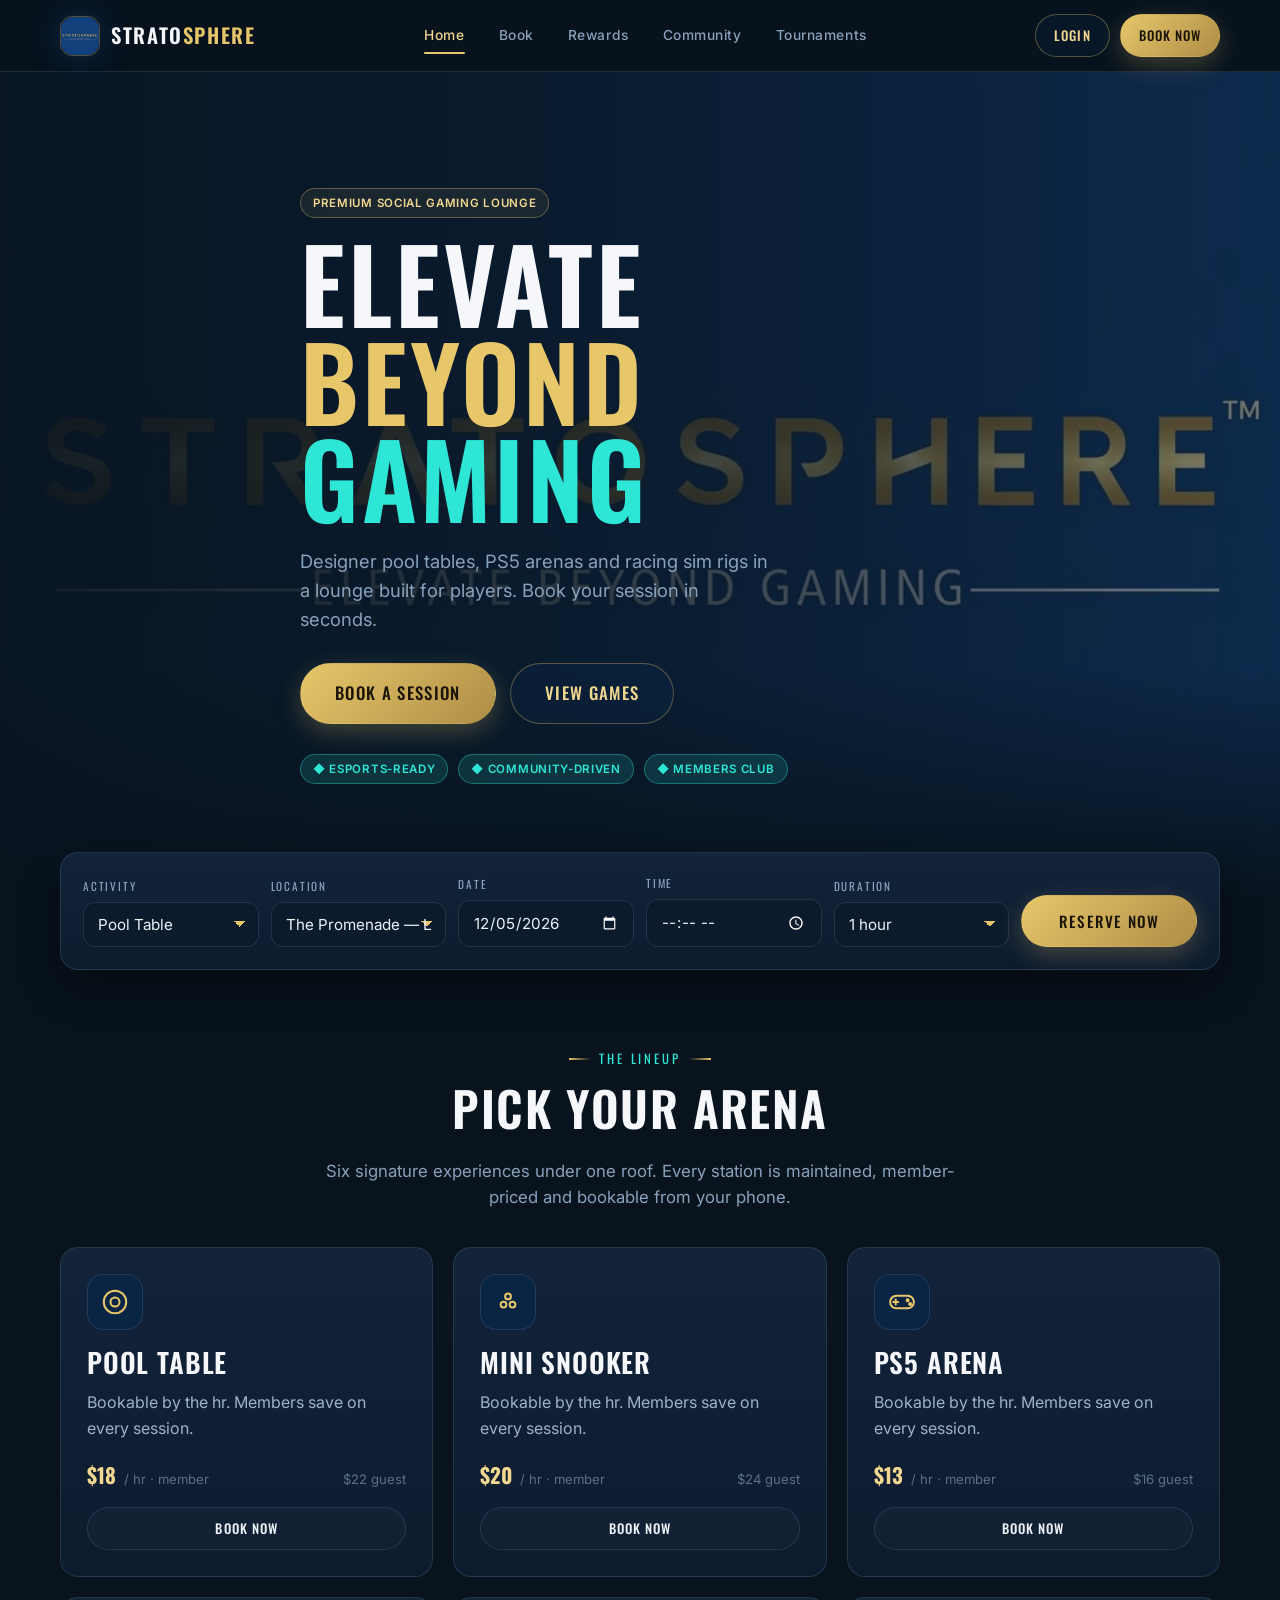
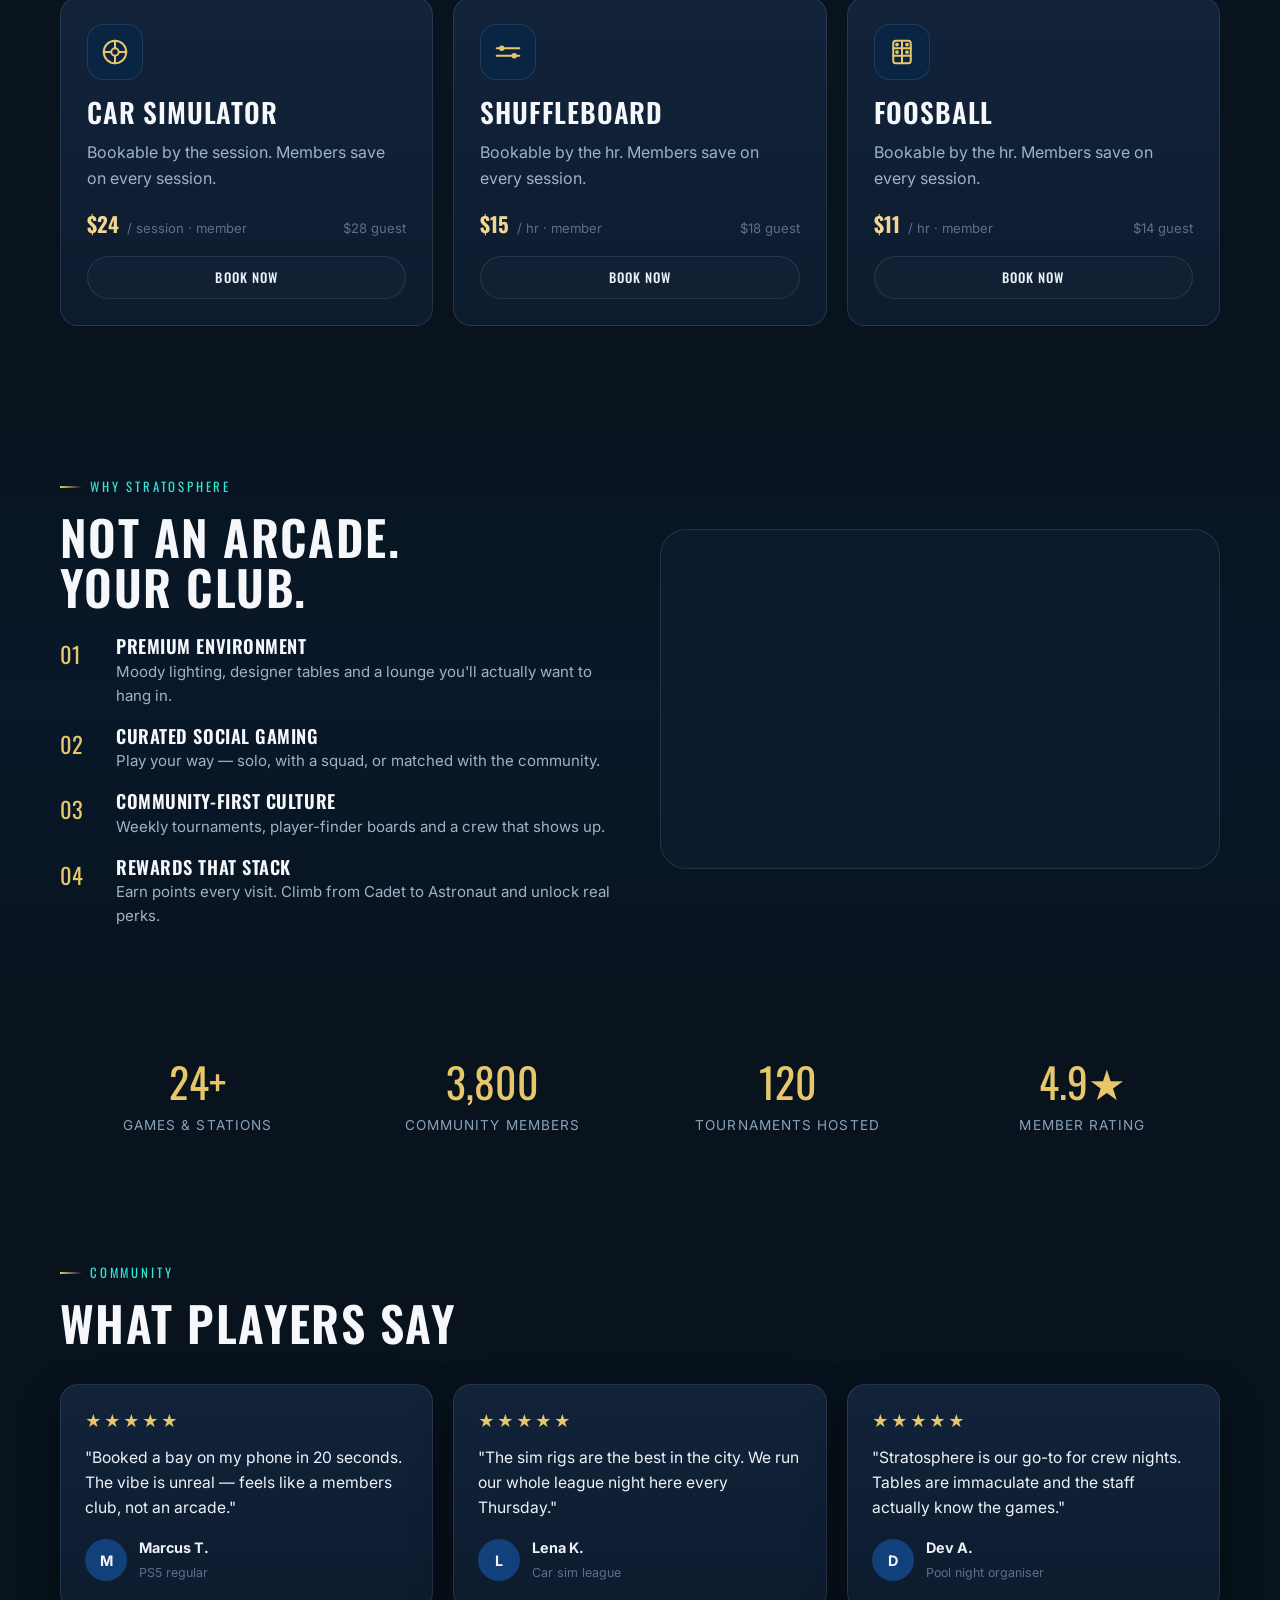
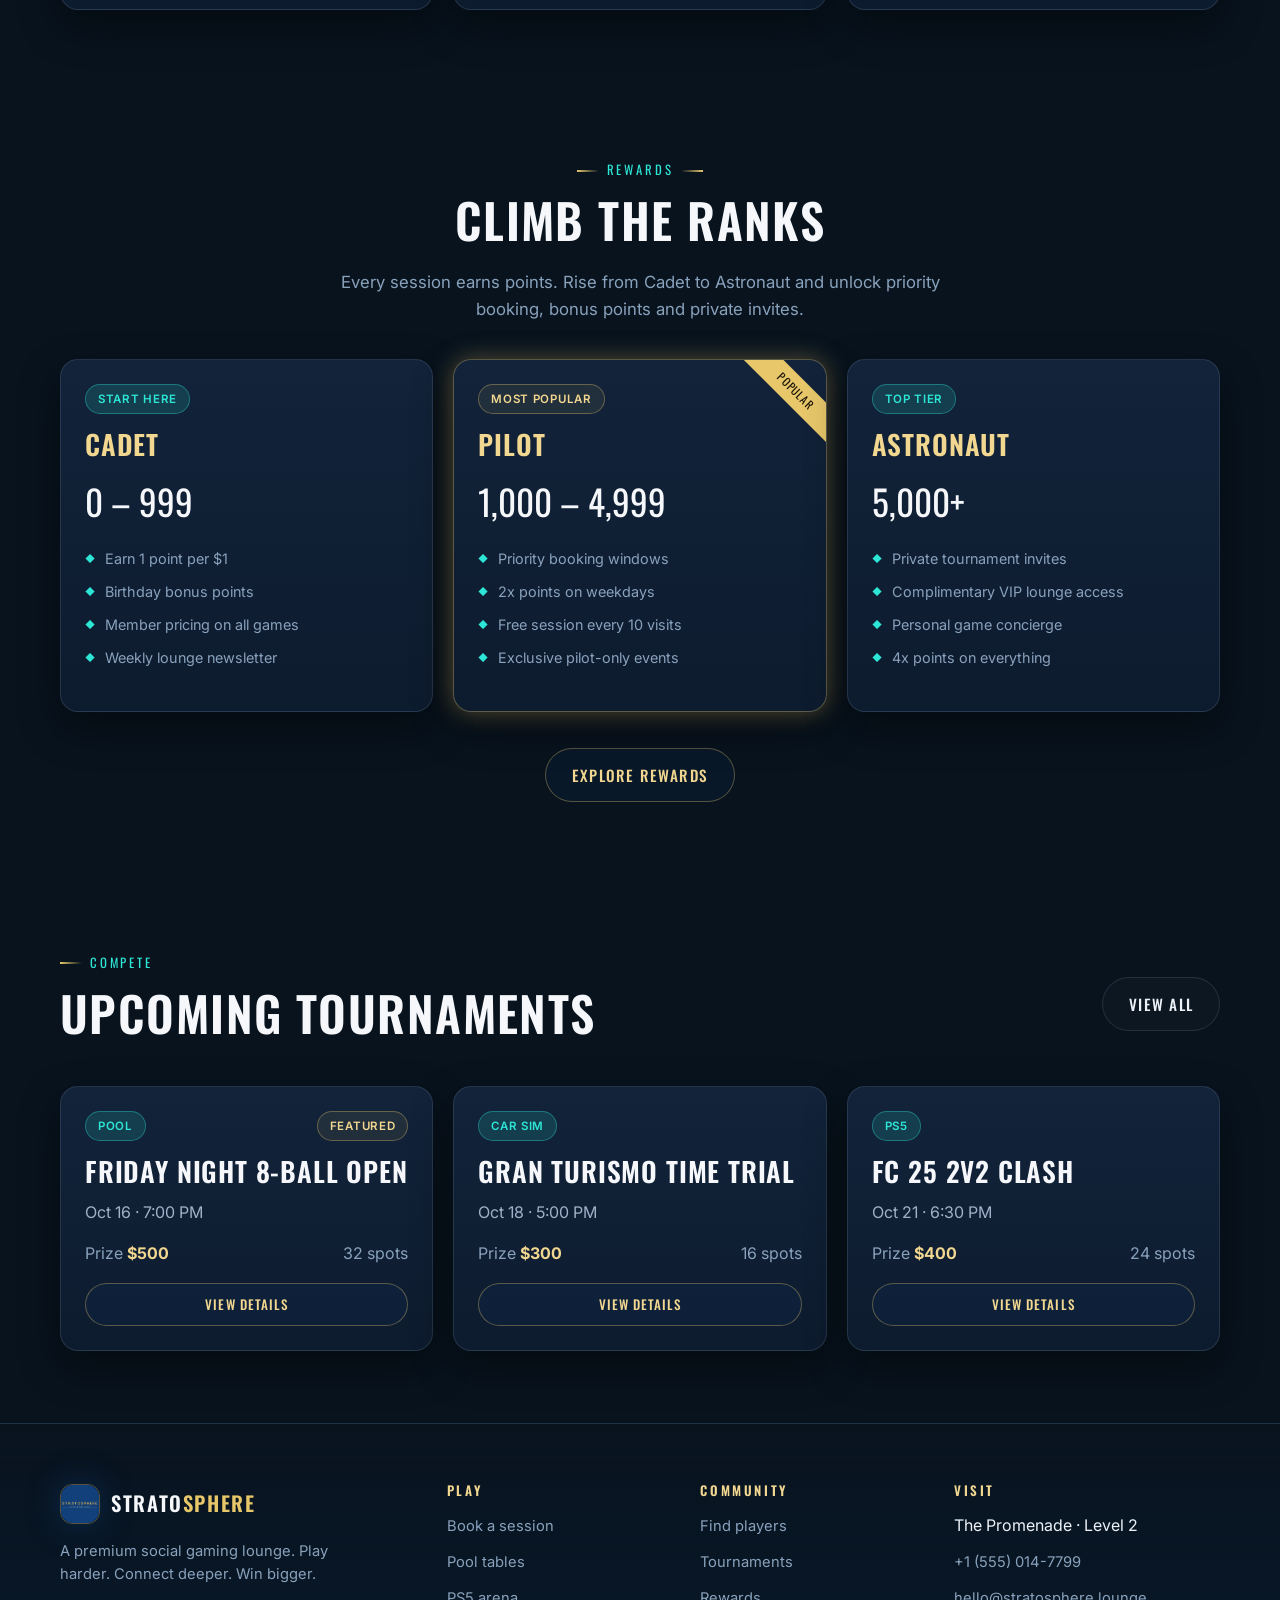
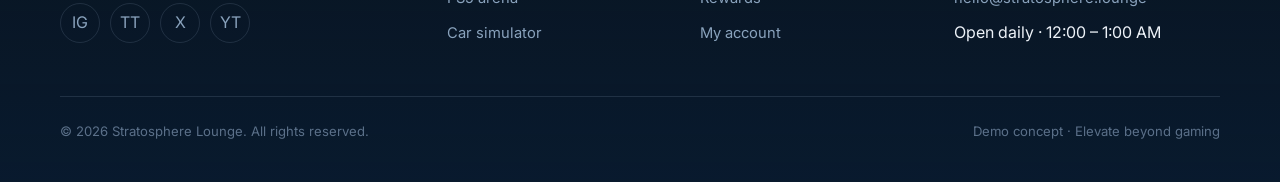
==== index.html @ 53c8164b "Stratosphere gaming lounge demo site — mobile-first static build" ====
<!DOCTYPE html>
<html lang="en">
<head>
  <meta charset="UTF-8">
  <meta name="viewport" content="width=device-width, initial-scale=1.0">
  <title>Stratosphere — Elevate Beyond Gaming</title>
  <meta name="description" content="Premium social gaming lounge. Book pool tables, PS5 bays, car sims and more.">
  <link rel="preconnect" href="https://fonts.googleapis.com">
  <link rel="preconnect" href="https://fonts.gstatic.com" crossorigin>
  <link href="https://fonts.googleapis.com/css2?family=Oswald:wght@400;500;600;700&family=Inter:wght@400;500;600;700&display=swap" rel="stylesheet">
  <link rel="stylesheet" href="assets/css/styles.css">
  <link rel="icon" type="image/png" href="media/logo-512.png">
</head>
<body>
  <header class="site-header" id="site-header"></header>
  <nav class="mobile-nav" id="mobile-nav"></nav>

  <!-- ============ HERO ============ -->
  <section class="hero">
    <div class="hero__bg">
      <video autoplay muted loop playsinline poster="media/logo.png">
        <source src="media/hero-reel.mp4" type="video/mp4">
      </video>
    </div>
    <div class="hero__overlay"></div>
    <div class="container hero__content">
      <span class="chip chip--gold mb-2">Premium social gaming lounge</span>
      <h1 class="hero__title">Elevate<br><span class="accent">beyond</span><br><span class="accent-cyan">gaming</span></h1>
      <p class="hero__sub">Designer pool tables, PS5 arenas and racing sim rigs in a lounge built for players. Book your session in seconds.</p>
      <div class="hero__cta">
        <a href="booking.html" class="btn btn--gold btn--lg">Book a Session</a>
        <a href="booking.html#games" class="btn btn--outline btn--lg">View Games</a>
      </div>
      <div class="hero__chips">
        <span class="chip chip--cyan">◆ esports-ready</span>
        <span class="chip chip--cyan">◆ community-driven</span>
        <span class="chip chip--cyan">◆ members club</span>
      </div>
    </div>
  </section>

  <!-- ============ QUICK BOOKING ============ -->
  <section class="booking-panel">
    <div class="container">
      <form class="card" id="quick-book">
        <div class="bp-grid">
          <div class="bp-field">
            <label for="qb-activity">Activity</label>
            <select id="qb-activity" required>
              <option value="pool">Pool Table</option>
              <option value="snooker">Mini Snooker</option>
              <option value="ps5">PS5 Arena</option>
              <option value="sim">Car Simulator</option>
              <option value="shuffleboard">Shuffleboard</option>
              <option value="foosball">Foosball</option>
            </select>
          </div>
          <div class="bp-field">
            <label for="qb-location">Location</label>
            <select id="qb-location">
              <option>The Promenade — Level 2</option>
              <option>Downtown Flagship</option>
            </select>
          </div>
          <div class="bp-field">
            <label for="qb-date">Date</label>
            <input type="date" id="qb-date" required>
          </div>
          <div class="bp-field">
            <label for="qb-time">Time</label>
            <input type="time" id="qb-time" required>
          </div>
          <div class="bp-field">
            <label for="qb-duration">Duration</label>
            <select id="qb-duration">
              <option>1 hour</option>
              <option>1.5 hours</option>
              <option>2 hours</option>
              <option>3 hours</option>
            </select>
          </div>
          <div class="bp-submit">
            <button type="submit" class="btn btn--gold btn--block">Reserve Now</button>
          </div>
        </div>
      </form>
    </div>
  </section>

  <!-- ============ EXPERIENCE HIGHLIGHTS ============ -->
  <section class="section">
    <div class="container">
      <div class="section-head section-head--center">
        <span class="eyebrow">The lineup</span>
        <h2>Pick your arena</h2>
        <p class="lead">Six signature experiences under one roof. Every station is maintained, member-priced and bookable from your phone.</p>
      </div>
      <div class="grid grid--3" id="game-grid"></div>
    </div>
  </section>

  <!-- ============ WHY STRATOSPHERE ============ -->
  <section class="section" style="background:linear-gradient(180deg, transparent, rgba(11,47,93,0.18), transparent);">
    <div class="container feature-row">
      <div>
        <span class="eyebrow">Why Stratosphere</span>
        <h2>Not an arcade.<br>Your club.</h2>
        <div class="feature-list">
          <div class="feature-item">
            <div class="feature-item__num">01</div>
            <div><h3>Premium environment</h3><p>Moody lighting, designer tables and a lounge you'll actually want to hang in.</p></div>
          </div>
          <div class="feature-item">
            <div class="feature-item__num">02</div>
            <div><h3>Curated social gaming</h3><p>Play your way — solo, with a squad, or matched with the community.</p></div>
          </div>
          <div class="feature-item">
            <div class="feature-item__num">03</div>
            <div><h3>Community-first culture</h3><p>Weekly tournaments, player-finder boards and a crew that shows up.</p></div>
          </div>
          <div class="feature-item">
            <div class="feature-item__num">04</div>
            <div><h3>Rewards that stack</h3><p>Earn points every visit. Climb from Cadet to Astronaut and unlock real perks.</p></div>
          </div>
        </div>
      </div>
      <div class="feature-media">
        <video autoplay muted loop playsinline>
          <source src="media/community-reel.mp4" type="video/mp4">
        </video>
      </div>
    </div>
  </section>

  <!-- ============ STAT BAND ============ -->
  <section class="section section--tight">
    <div class="container">
      <div class="stat-band">
        <div><div class="stat__num">24+</div><div class="stat__label">Games & stations</div></div>
        <div><div class="stat__num">3,800</div><div class="stat__label">Community members</div></div>
        <div><div class="stat__num">120</div><div class="stat__label">Tournaments hosted</div></div>
        <div><div class="stat__num">4.9★</div><div class="stat__label">Member rating</div></div>
      </div>
    </div>
  </section>

  <!-- ============ TESTIMONIALS ============ -->
  <section class="section">
    <div class="container">
      <div class="section-head">
        <span class="eyebrow">Community</span>
        <h2>What players say</h2>
      </div>
      <div class="grid grid--3" id="quote-grid"></div>
    </div>
  </section>

  <!-- ============ LOYALTY TEASER ============ -->
  <section class="section">
    <div class="container">
      <div class="section-head section-head--center">
        <span class="eyebrow">Rewards</span>
        <h2>Climb the ranks</h2>
        <p class="lead">Every session earns points. Rise from Cadet to Astronaut and unlock priority booking, bonus points and private invites.</p>
      </div>
      <div class="grid grid--3" id="tier-grid"></div>
      <div class="center mt-4">
        <a href="rewards.html" class="btn btn--outline">Explore rewards</a>
      </div>
    </div>
  </section>

  <!-- ============ TOURNAMENT TEASER ============ -->
  <section class="section" id="tournaments">
    <div class="container">
      <div class="flex-between wrap mb-3">
        <div class="section-head" style="margin-bottom:0;">
          <span class="eyebrow">Compete</span>
          <h2>Upcoming tournaments</h2>
        </div>
        <a href="tournaments.html" class="btn btn--ghost">View all</a>
      </div>
      <div class="grid grid--3" id="tournament-grid"></div>
    </div>
  </section>

  <footer class="site-footer" id="site-footer"></footer>

  <script src="assets/js/main.js"></script>
  <script>
    document.addEventListener("DOMContentLoaded", () => {
      const A = window.STRATOSPHERE;

      // Game grid
      document.getElementById("game-grid").innerHTML = A.activities.map(a => `
        <div class="game-card card--hover reveal is-visible">
          <div class="game-card__icon">${window.ICON(a.icon)}</div>
          <h3>${a.name}</h3>
          <p>Bookable by the ${a.unit}. Members save on every session.</p>
          <div class="game-card__price">
            <strong>$${a.memberPrice}</strong><span>/ ${a.unit} · member</span>
            <span style="margin-left:auto;">$${a.price} guest</span>
          </div>
          <a href="booking.html?activity=${a.id}" class="btn btn--ghost btn--sm btn--block mt-2">Book now</a>
        </div>`).join("");

      // Quotes
      document.getElementById("quote-grid").innerHTML = A.testimonials.map(t => `
        <div class="card quote-card card--hover reveal is-visible">
          <div class="stars">${"★".repeat(t.rating)}</div>
          <p>"${t.text}"</p>
          <div class="who">
            <div class="avatar">${t.name[0]}</div>
            <div><strong>${t.name}</strong><span>${t.role}</span></div>
          </div>
        </div>`).join("");

      // Tiers
      document.getElementById("tier-grid").innerHTML = A.tiers.map((t, i) => `
        <div class="card tier-card ${i === 1 ? "tier-card--featured" : ""} reveal is-visible">
          ${i === 1 ? '<div class="tier-card__badge">Popular</div>' : ""}
          <span class="chip ${i === 0 ? "chip--cyan" : i === 1 ? "chip--gold" : "chip--cyan"}">${i === 0 ? "Start here" : i === 1 ? "Most popular" : "Top tier"}</span>
          <h3 class="tier__name mt-2">${t.name}</h3>
          <div class="tier__pts">${t.pts}</div>
          <ul>${t.perks.map(p => `<li>${p}</li>`).join("")}</ul>
        </div>`).join("");

      // Tournaments
      document.getElementById("tournament-grid").innerHTML = A.tournaments.slice(0, 3).map(t => `
        <div class="card card--hover reveal is-visible">
          <div class="flex-between">
            <span class="chip chip--cyan">${t.game}</span>
            ${t.featured ? '<span class="chip chip--gold">Featured</span>' : ""}
          </div>
          <h3 class="mt-2">${t.name}</h3>
          <p>${t.date} · ${t.time}</p>
          <div class="flex-between">
            <span class="muted">Prize <strong class="gold-text">${t.prize}</strong></span>
            <span class="muted">${t.spots} spots</span>
          </div>
          <a href="tournaments.html" class="btn btn--outline btn--sm btn--block mt-2">View details</a>
        </div>`).join("");

      // Quick booking -> redirect with query params
      document.getElementById("quick-book").addEventListener("submit", (e) => {
        e.preventDefault();
        const a = document.getElementById("qb-activity").value;
        const date = document.getElementById("qb-date").value;
        const time = document.getElementById("qb-time").value;
        const dur = document.getElementById("qb-duration").value;
        location.href = `booking.html?activity=${a}&date=${date}&time=${time}&duration=${encodeURIComponent(dur)}`;
      });

      // Default date = today
      const d = new Date().toISOString().split("T")[0];
      document.getElementById("qb-date").value = d;
    });
  </script>
</body>
</html>
---- assets/css/styles.css ----
/* ============================================================
   STRATOSPHERE — Design System
   Bold · Professional · Fun
   ============================================================ */

:root {
  /* Brand */
  --blue: #12407B;
  --blue-deep: #0B2F5D;
  --blue-ink: #0A2444;
  --navy: #08131E;
  --navy-2: #0C1B2C;
  --navy-3: #112540;

  --bronze: #AE8D47;
  --gold: #E7C76A;
  --gold-soft: #F2D790;

  --cyan: #2EE6D6;
  --cyan-soft: rgba(46, 230, 214, 0.14);

  --steel: #89A2BC;
  --steel-dim: #5B7089;
  --white: #F5F7FA;

  --green: #37D399;
  --amber: #F5B83D;
  --red: #F4606E;

  /* Surfaces */
  --bg: #08131E;
  --card: #0D1B2E;
  --card-2: #12233A;
  --border: rgba(137, 162, 188, 0.18);
  --border-strong: rgba(231, 199, 106, 0.35);

  /* Text */
  --text: #EDF2F8;
  --text-muted: #9FB2C8;

  /* Effects */
  --glow-gold: 0 0 24px rgba(231, 199, 106, 0.35);
  --glow-cyan: 0 0 22px rgba(46, 230, 214, 0.4);
  --glow-blue: 0 0 30px rgba(18, 64, 123, 0.5);
  --shadow-card: 0 16px 40px rgba(0, 0, 0, 0.45);

  --radius: 18px;
  --radius-sm: 12px;
  --radius-lg: 26px;

  --font-display: "Oswald", "Arial Narrow", sans-serif;
  --font-body: "Inter", system-ui, -apple-system, sans-serif;

  --nav-h: 72px;
  --container: 1200px;
}

* { box-sizing: border-box; }

html { scroll-behavior: smooth; -webkit-text-size-adjust: 100%; }

body {
  margin: 0;
  font-family: var(--font-body);
  color: var(--text);
  background: var(--bg);
  line-height: 1.6;
  -webkit-font-smoothing: antialiased;
  overflow-x: hidden;
}

img, video { max-width: 100%; display: block; }
a { color: inherit; text-decoration: none; }
button { font-family: inherit; cursor: pointer; }
ul { margin: 0; padding: 0; list-style: none; }

h1, h2, h3, h4 {
  font-family: var(--font-display);
  text-transform: uppercase;
  letter-spacing: 0.03em;
  line-height: 1.05;
  margin: 0 0 0.5em;
  font-weight: 600;
  color: var(--white);
}

h1 { font-size: clamp(2.6rem, 8vw, 5.2rem); }
h2 { font-size: clamp(1.9rem, 5vw, 3rem); }
h3 { font-size: clamp(1.3rem, 3vw, 1.7rem); }

p { margin: 0 0 1em; color: var(--text-muted); }

.container {
  width: 100%;
  max-width: var(--container);
  margin: 0 auto;
  padding: 0 20px;
}

.section { padding: 72px 0; }
.section--tight { padding: 48px 0; }

.eyebrow {
  display: inline-flex;
  align-items: center;
  gap: 8px;
  font-family: var(--font-display);
  font-size: 0.8rem;
  letter-spacing: 0.22em;
  text-transform: uppercase;
  color: var(--cyan);
  margin-bottom: 14px;
}
.eyebrow::before {
  content: "";
  width: 22px;
  height: 2px;
  background: linear-gradient(90deg, var(--gold), transparent);
}

.section-head {
  max-width: 640px;
  margin-bottom: 36px;
}
.section-head--center { margin-left: auto; margin-right: auto; text-align: center; }
.section-head--center .eyebrow::after {
  content: "";
  width: 22px; height: 2px;
  background: linear-gradient(270deg, var(--gold), transparent);
}
.lead { font-size: 1.05rem; color: var(--steel); }

/* ---------- Buttons ---------- */
.btn {
  display: inline-flex;
  align-items: center;
  justify-content: center;
  gap: 10px;
  padding: 14px 26px;
  border-radius: 999px;
  border: 1px solid transparent;
  font-family: var(--font-display);
  font-size: 0.95rem;
  letter-spacing: 0.08em;
  text-transform: uppercase;
  font-weight: 500;
  transition: transform 0.18s ease, box-shadow 0.18s ease, background 0.18s ease, border-color 0.18s ease;
  white-space: nowrap;
}
.btn:active { transform: translateY(1px) scale(0.99); }

.btn--gold {
  background: linear-gradient(135deg, var(--gold) 0%, var(--bronze) 100%);
  color: #1a1404;
  box-shadow: 0 8px 24px rgba(231, 199, 106, 0.25);
}
.btn--gold:hover { box-shadow: var(--glow-gold); transform: translateY(-2px); }

.btn--outline {
  border-color: var(--border-strong);
  color: var(--gold-soft);
  background: rgba(18, 64, 123, 0.12);
}
.btn--outline:hover { border-color: var(--gold); background: rgba(231, 199, 106, 0.08); transform: translateY(-2px); }

.btn--ghost {
  border-color: var(--border);
  color: var(--text);
  background: rgba(255, 255, 255, 0.02);
}
.btn--ghost:hover { border-color: var(--steel); background: rgba(255, 255, 255, 0.05); }

.btn--cyan {
  background: var(--cyan);
  color: #04241f;
  box-shadow: 0 8px 24px rgba(46, 230, 214, 0.22);
}
.btn--cyan:hover { box-shadow: var(--glow-cyan); transform: translateY(-2px); }

.btn--block { width: 100%; }
.btn--sm { padding: 10px 18px; font-size: 0.82rem; }
.btn--lg { padding: 16px 34px; font-size: 1.05rem; }

/* ---------- Cards ---------- */
.card {
  background: linear-gradient(180deg, var(--card-2) 0%, var(--card) 100%);
  border: 1px solid var(--border);
  border-radius: var(--radius);
  padding: 24px;
  box-shadow: var(--shadow-card);
  transition: transform 0.22s ease, border-color 0.22s ease, box-shadow 0.22s ease;
}
.card--hover:hover {
  transform: translateY(-5px);
  border-color: var(--border-strong);
  box-shadow: var(--glow-blue), var(--shadow-card);
}

/* ---------- Tags / chips ---------- */
.chip {
  display: inline-flex;
  align-items: center;
  gap: 6px;
  padding: 5px 12px;
  border-radius: 999px;
  font-size: 0.72rem;
  font-weight: 600;
  letter-spacing: 0.06em;
  text-transform: uppercase;
  border: 1px solid var(--border);
  color: var(--steel);
}
.chip--cyan { color: var(--cyan); border-color: rgba(46, 230, 214, 0.35); background: var(--cyan-soft); }
.chip--gold { color: var(--gold-soft); border-color: var(--border-strong); background: rgba(231, 199, 106, 0.08); }
.chip--green { color: var(--green); border-color: rgba(55, 211, 153, 0.4); background: rgba(55, 211, 153, 0.1); }
.chip--amber { color: var(--amber); border-color: rgba(245, 184, 61, 0.4); background: rgba(245, 184, 61, 0.1); }
.chip--red { color: var(--red); border-color: rgba(244, 96, 110, 0.4); background: rgba(244, 96, 110, 0.1); }

/* ---------- Header / Nav ---------- */
.site-header {
  position: sticky;
  top: 0;
  z-index: 100;
  height: var(--nav-h);
  background: rgba(8, 19, 30, 0.72);
  backdrop-filter: blur(14px);
  -webkit-backdrop-filter: blur(14px);
  border-bottom: 1px solid var(--border);
}
.site-header .container {
  height: 100%;
  display: flex;
  align-items: center;
  justify-content: space-between;
  gap: 16px;
}
.brand {
  display: flex;
  align-items: center;
  gap: 11px;
  font-family: var(--font-display);
  font-size: 1.28rem;
  letter-spacing: 0.08em;
  text-transform: uppercase;
  color: var(--white);
  font-weight: 600;
}
.brand__logo {
  width: 40px; height: 40px;
  border-radius: 12px;
  object-fit: cover;
  border: 1px solid var(--border-strong);
  box-shadow: var(--glow-blue);
}
.brand__logo img { width: 100%; height: 100%; border-radius: inherit; object-fit: cover; }
.brand__mark { color: var(--gold); }

.main-nav { display: flex; align-items: center; gap: 6px; }
.main-nav a {
  position: relative;
  padding: 9px 14px;
  font-size: 0.86rem;
  font-weight: 500;
  letter-spacing: 0.04em;
  color: var(--steel);
  border-radius: 8px;
  transition: color 0.15s ease;
}
.main-nav a:hover { color: var(--white); }
.main-nav a.is-active { color: var(--gold-soft); }
.main-nav a.is-active::after {
  content: "";
  position: absolute;
  left: 14px; right: 14px; bottom: 2px;
  height: 2px;
  background: var(--gold);
  border-radius: 2px;
}
.nav-cta { display: flex; align-items: center; gap: 10px; }

.nav-toggle {
  display: none;
  width: 44px; height: 44px;
  background: var(--card);
  border: 1px solid var(--border);
  border-radius: 10px;
  color: var(--white);
  font-size: 1.2rem;
}

/* Mobile nav drawer */
.mobile-nav {
  position: fixed;
  inset: 0;
  z-index: 99;
  background: rgba(8, 19, 30, 0.97);
  backdrop-filter: blur(10px);
  padding: calc(var(--nav-h) + 20px) 24px 40px;
  display: flex;
  flex-direction: column;
  gap: 6px;
  transform: translateX(100%);
  transition: transform 0.28s cubic-bezier(0.4, 0, 0.2, 1);
}
.mobile-nav.open { transform: translateX(0); }
.mobile-nav a {
  padding: 16px 8px;
  font-family: var(--font-display);
  font-size: 1.5rem;
  text-transform: uppercase;
  letter-spacing: 0.06em;
  color: var(--steel);
  border-bottom: 1px solid var(--border);
}
.mobile-nav a.is-active { color: var(--gold); }
.mobile-nav .btn { margin-top: 18px; }

/* ---------- Footer ---------- */
.site-footer {
  border-top: 1px solid var(--border);
  background: linear-gradient(180deg, transparent, rgba(11, 47, 93, 0.25));
  padding: 60px 0 40px;
}
.footer-grid {
  display: grid;
  grid-template-columns: 1.6fr 1fr 1fr 1.2fr;
  gap: 32px;
}
.footer-col h4 {
  font-size: 0.82rem;
  letter-spacing: 0.2em;
  color: var(--gold-soft);
  margin-bottom: 16px;
}
.footer-col ul li { margin-bottom: 10px; }
.footer-col ul a { color: var(--steel); font-size: 0.92rem; transition: color 0.15s; }
.footer-col ul a:hover { color: var(--gold); }
.footer-blurb { color: var(--steel); font-size: 0.92rem; max-width: 280px; }
.social-row { display: flex; gap: 10px; margin-top: 16px; }
.social-row a {
  width: 40px; height: 40px;
  display: grid; place-items: center;
  border: 1px solid var(--border);
  border-radius: 50%;
  color: var(--steel);
  transition: all 0.18s;
}
.social-row a:hover { color: var(--gold); border-color: var(--gold); box-shadow: var(--glow-gold); }
.footer-bottom {
  margin-top: 40px;
  padding-top: 24px;
  border-top: 1px solid var(--border);
  display: flex;
  justify-content: space-between;
  gap: 12px;
  flex-wrap: wrap;
  font-size: 0.82rem;
  color: var(--steel-dim);
}

/* ---------- Hero ---------- */
.hero {
  position: relative;
  min-height: calc(100vh - var(--nav-h));
  display: flex;
  align-items: center;
  overflow: hidden;
}
.hero__bg {
  position: absolute;
  inset: 0;
  z-index: 0;
}
.hero__bg video {
  width: 100%; height: 100%;
  object-fit: cover;
}
.hero__overlay {
  position: absolute;
  inset: 0;
  background:
    linear-gradient(90deg, rgba(8, 19, 30, 0.95) 0%, rgba(8, 19, 30, 0.82) 45%, rgba(8, 19, 30, 0.5) 100%),
    linear-gradient(0deg, var(--bg) 0%, transparent 28%);
}
.hero__content {
  position: relative;
  z-index: 1;
  padding: 60px 0;
  max-width: 680px;
}
.hero__title {
  font-size: clamp(3rem, 11vw, 6.4rem);
  line-height: 0.95;
  margin-bottom: 0.2em;
}
.hero__title .accent { color: var(--gold); }
.hero__title .accent-cyan { color: var(--cyan); }
.hero__sub {
  font-size: 1.15rem;
  color: var(--steel);
  max-width: 480px;
  margin-bottom: 28px;
}
.hero__cta { display: flex; gap: 14px; flex-wrap: wrap; margin-bottom: 30px; }
.hero__chips { display: flex; gap: 10px; flex-wrap: wrap; }

/* ---------- Quick booking panel ---------- */
.booking-panel {
  position: relative;
  z-index: 2;
  margin-top: -48px;
}
.booking-panel .card { padding: 22px; }
.bp-grid {
  display: grid;
  grid-template-columns: repeat(6, 1fr);
  gap: 12px;
  align-items: end;
}
.bp-field { display: flex; flex-direction: column; gap: 6px; }
.bp-field label {
  font-family: var(--font-display);
  font-size: 0.7rem;
  letter-spacing: 0.16em;
  text-transform: uppercase;
  color: var(--steel);
}
.bp-field select, .bp-field input {
  background: var(--navy-2);
  border: 1px solid var(--border);
  color: var(--text);
  border-radius: var(--radius-sm);
  padding: 12px 14px;
  font-family: var(--font-body);
  font-size: 0.95rem;
  outline: none;
  transition: border-color 0.15s;
  width: 100%;
  appearance: none;
}
.bp-field select { background-image: linear-gradient(45deg, transparent 50%, var(--gold) 50%), linear-gradient(135deg, var(--gold) 50%, transparent 50%); background-position: calc(100% - 18px) 50%, calc(100% - 12px) 50%; background-size: 6px 6px; background-repeat: no-repeat; }
.bp-field select:focus, .bp-field input:focus { border-color: var(--gold); }
.bp-field input[type="date"], .bp-field input[type="time"] { color-scheme: dark; }
.bp-submit { grid-column: span 1; }

/* ---------- Feature / game grid ---------- */
.grid { display: grid; gap: 20px; }
.grid--2 { grid-template-columns: repeat(2, 1fr); }
.grid--3 { grid-template-columns: repeat(3, 1fr); }
.grid--4 { grid-template-columns: repeat(4, 1fr); }

.game-card {
  position: relative;
  overflow: hidden;
  border-radius: var(--radius);
  background: linear-gradient(180deg, var(--card-2), var(--card));
  border: 1px solid var(--border);
  padding: 26px;
  transition: transform 0.22s ease, border-color 0.22s ease;
}
.game-card:hover { transform: translateY(-5px); border-color: var(--border-strong); }
.game-card__icon {
  width: 56px; height: 56px;
  display: grid; place-items: center;
  border-radius: 16px;
  background: var(--blue-ink);
  border: 1px solid var(--border);
  color: var(--gold);
  margin-bottom: 18px;
}
.game-card__icon svg { width: 30px; height: 30px; }
.icon { width: 18px; height: 18px; vertical-align: -3px; flex: none; }
.icon-lg { width: 24px; height: 24px; vertical-align: -4px; flex: none; }
.icon-xl { width: 44px; height: 44px; flex: none; }
.game-card__price {
  margin-top: 14px;
  display: flex;
  align-items: baseline;
  gap: 8px;
}
.game-card__price strong { color: var(--gold-soft); font-family: var(--font-display); font-size: 1.3rem; }
.game-card__price span { color: var(--steel-dim); font-size: 0.82rem; }

/* ---------- Feature rows (why) ---------- */
.feature-row { display: grid; grid-template-columns: 1fr 1fr; gap: 40px; align-items: center; }
.feature-media {
  border-radius: var(--radius-lg);
  overflow: hidden;
  border: 1px solid var(--border);
  position: relative;
  min-height: 340px;
  background: var(--navy-2);
}
.feature-media img, .feature-media video { width: 100%; height: 100%; object-fit: cover; position: absolute; inset: 0; }
.feature-list { display: grid; gap: 18px; }
.feature-item { display: flex; gap: 16px; }
.feature-item__num {
  font-family: var(--font-display);
  color: var(--gold);
  font-size: 1.4rem;
  min-width: 40px;
}
.feature-item h3 { font-size: 1.15rem; margin-bottom: 4px; }
.feature-item p { margin: 0; font-size: 0.94rem; }

/* ---------- Stat band ---------- */
.stat-band {
  display: grid;
  grid-template-columns: repeat(4, 1fr);
  gap: 20px;
  text-align: center;
}
.stat-band .stat__num {
  font-family: var(--font-display);
  font-size: 2.6rem;
  color: var(--gold);
}
.stat-band .stat__label { color: var(--steel); font-size: 0.85rem; letter-spacing: 0.08em; text-transform: uppercase; }

/* ---------- Testimonials ---------- */
.quote-card .stars { color: var(--gold); letter-spacing: 2px; margin-bottom: 10px; }
.quote-card p { color: var(--text); font-size: 0.98rem; }
.quote-card .who { display: flex; align-items: center; gap: 12px; margin-top: 16px; }
.avatar {
  width: 42px; height: 42px; border-radius: 50%;
  display: grid; place-items: center;
  background: var(--blue);
  color: var(--white);
  font-weight: 700;
  font-size: 0.9rem;
}
.quote-card .who strong { display: block; font-size: 0.9rem; }
.quote-card .who span { font-size: 0.78rem; color: var(--steel-dim); }

/* ---------- Tier cards ---------- */
.tier-card { position: relative; overflow: hidden; }
.tier-card--featured { border-color: var(--border-strong); box-shadow: var(--glow-gold), var(--shadow-card); }
.tier-card__badge {
  position: absolute; top: 18px; right: -34px;
  transform: rotate(45deg);
  background: var(--gold);
  color: #1a1404;
  font-family: var(--font-display);
  font-size: 0.7rem;
  letter-spacing: 0.12em;
  padding: 5px 40px;
  text-transform: uppercase;
}
.tier-card .tier__name { color: var(--gold-soft); }
.tier-card .tier__pts { font-family: var(--font-display); font-size: 2.2rem; color: var(--white); }
.tier-card ul { margin: 18px 0; display: grid; gap: 10px; }
.tier-card ul li { display: flex; gap: 10px; color: var(--steel); font-size: 0.9rem; }
.tier-card ul li::before { content: "◆"; color: var(--cyan); font-size: 0.6rem; margin-top: 4px; }

/* ---------- Booking page ---------- */
.booking-layout { display: grid; grid-template-columns: 320px 1fr; gap: 24px; align-items: start; }
.slot-grid { display: grid; grid-template-columns: repeat(auto-fill, minmax(110px, 1fr)); gap: 10px; }
.slot {
  border: 1px solid var(--border);
  background: var(--card);
  border-radius: var(--radius-sm);
  padding: 14px;
  text-align: center;
  font-family: var(--font-display);
  letter-spacing: 0.04em;
  color: var(--text);
  cursor: pointer;
  transition: all 0.15s ease;
}
.slot:hover { border-color: var(--gold); }
.slot--available { background: var(--cyan-soft); border-color: rgba(46, 230, 214, 0.4); color: var(--cyan); }
.slot--partial { background: rgba(245, 184, 61, 0.08); border-color: rgba(245, 184, 61, 0.4); color: var(--amber); }
.slot--full { background: rgba(244, 96, 110, 0.08); border-color: rgba(244, 96, 110, 0.35); color: var(--red); opacity: 0.6; cursor: not-allowed; }
.slot--selected { border-color: var(--gold); background: rgba(231, 199, 106, 0.15); color: var(--gold-soft); box-shadow: var(--glow-gold); }
.slot .slot__price { display: block; font-family: var(--font-body); font-size: 0.7rem; color: var(--steel-dim); margin-top: 4px; }
.slot--available .slot__price { color: var(--steel); }

.legend { display: flex; gap: 18px; flex-wrap: wrap; margin: 18px 0; font-size: 0.82rem; color: var(--steel); }
.legend span { display: inline-flex; align-items: center; gap: 7px; }
.dot { width: 11px; height: 11px; border-radius: 50%; display: inline-block; }
.dot--available { background: var(--cyan); box-shadow: var(--glow-cyan); }
.dot--partial { background: var(--amber); }
.dot--full { background: var(--red); }

.summary-card { position: sticky; top: calc(var(--nav-h) + 20px); }

/* ---------- Forms ---------- */
.form-group { margin-bottom: 18px; }
.form-group label {
  display: block;
  font-family: var(--font-display);
  font-size: 0.72rem;
  letter-spacing: 0.16em;
  text-transform: uppercase;
  color: var(--steel);
  margin-bottom: 8px;
}
.input, .form-group input, .form-group select, .form-group textarea {
  width: 100%;
  background: var(--navy-2);
  border: 1px solid var(--border);
  border-radius: var(--radius-sm);
  color: var(--text);
  padding: 13px 15px;
  font-family: var(--font-body);
  font-size: 0.95rem;
  outline: none;
  transition: border-color 0.15s;
}
.input:focus, .form-group input:focus, .form-group select:focus, .form-group textarea:focus { border-color: var(--gold); }
.form-group textarea { resize: vertical; min-height: 90px; }
.input::placeholder { color: var(--steel-dim); }

.tabs { display: flex; background: var(--card); border: 1px solid var(--border); border-radius: 999px; padding: 5px; margin-bottom: 24px; }
.tabs button {
  flex: 1; padding: 11px;
  border: none; background: transparent;
  color: var(--steel);
  font-family: var(--font-display);
  letter-spacing: 0.06em;
  text-transform: uppercase;
  font-size: 0.88rem;
  border-radius: 999px;
  transition: all 0.18s;
}
.tabs button.active { background: linear-gradient(135deg, var(--gold), var(--bronze)); color: #1a1404; }

.auth-wrap { max-width: 440px; margin: 0 auto; }
.auth-card { padding: 34px; }
.divider { display: flex; align-items: center; gap: 14px; margin: 22px 0; color: var(--steel-dim); font-size: 0.78rem; letter-spacing: 0.1em; }
.divider::before, .divider::after { content: ""; flex: 1; height: 1px; background: var(--border); }
.social-btn {
  width: 100%;
  display: flex; align-items: center; justify-content: center; gap: 10px;
  padding: 13px; border-radius: var(--radius-sm);
  background: var(--navy-2); border: 1px solid var(--border);
  color: var(--text); font-weight: 500;
  transition: all 0.18s;
}
.social-btn:hover { border-color: var(--steel); background: var(--navy-3); }

/* ---------- Account ---------- */
.dash-stats { display: grid; grid-template-columns: repeat(3, 1fr); gap: 16px; }
.dash-stat { text-align: center; padding: 22px; }
.dash-stat .num { font-family: var(--font-display); font-size: 2.4rem; color: var(--gold); }
.dash-stat .lbl { color: var(--steel); font-size: 0.8rem; text-transform: uppercase; letter-spacing: 0.08em; }
.profile-head { display: flex; align-items: center; gap: 20px; margin-bottom: 28px; }
.profile-head .avatar { width: 72px; height: 72px; font-size: 1.5rem; }
.profile-head h2 { margin: 0; }
.profile-head .tier-chip { margin-top: 6px; }

/* ---------- Community ---------- */
.player-card { display: flex; gap: 14px; align-items: flex-start; }
.player-card .meta { flex: 1; }
.player-card .meta h3 { font-size: 1.05rem; margin-bottom: 2px; }
.player-card .meta p { font-size: 0.86rem; margin-bottom: 8px; }
.feed-grid { columns: 3; column-gap: 20px; }
.feed-item {
  break-inside: avoid;
  margin-bottom: 20px;
  border-radius: var(--radius);
  overflow: hidden;
  border: 1px solid var(--border);
  background: var(--card);
}
.feed-item img, .feed-item video { width: 100%; }
.feed-item__body { padding: 16px; }
.feed-item__body h4 { font-size: 0.98rem; margin-bottom: 6px; }

/* ---------- Tournaments ---------- */
.bracket { display: flex; flex-direction: column; gap: 8px; }
.bracket-row {
  display: grid;
  grid-template-columns: 1fr auto 1fr;
  gap: 10px;
  align-items: center;
}
.bracket-match {
  display: flex; justify-content: space-between; align-items: center;
  background: var(--card); border: 1px solid var(--border);
  border-radius: var(--radius-sm); padding: 10px 14px;
  font-size: 0.88rem;
}
.bracket-match .winner { color: var(--gold-soft); font-weight: 600; }
.bracket-vs { font-family: var(--font-display); color: var(--cyan); }

/* ---------- Admin ---------- */
.admin-toolbar { display: flex; justify-content: space-between; align-items: center; gap: 12px; flex-wrap: wrap; margin-bottom: 20px; }
.floor-grid { display: grid; grid-template-columns: repeat(auto-fill, minmax(220px, 1fr)); gap: 16px; }
.station-card { position: relative; padding: 20px; }
.station-card .status { display: flex; align-items: center; gap: 8px; margin-bottom: 10px; }
.station-card .status .dot { width: 10px; height: 10px; }
.station-card h3 { font-size: 1.05rem; margin-bottom: 2px; }
.station-card .station__meta { font-size: 0.8rem; color: var(--steel); }
.station-card .station__actions { display: flex; gap: 8px; margin-top: 14px; flex-wrap: wrap; }

/* ---------- Utility ---------- */
.mt-1 { margin-top: 8px; } .mt-2 { margin-top: 16px; } .mt-3 { margin-top: 24px; } .mt-4 { margin-top: 36px; }
.mb-1 { margin-bottom: 8px; } .mb-2 { margin-bottom: 16px; } .mb-3 { margin-bottom: 24px; }
.center { text-align: center; }
.flex { display: flex; } .flex-between { display: flex; justify-content: space-between; align-items: center; }
.gap-1 { gap: 8px; } .gap-2 { gap: 16px; }
.wrap { flex-wrap: wrap; }
.gold-text { color: var(--gold-soft); }
.cyan-text { color: var(--cyan); }
.muted { color: var(--steel); }

/* Reveal on scroll */
.reveal { opacity: 0; transform: translateY(24px); transition: opacity 0.6s ease, transform 0.6s ease; }
.reveal.is-visible { opacity: 1; transform: none; }

/* ============================================================
   Responsive
   ============================================================ */
@media (max-width: 1024px) {
  .footer-grid { grid-template-columns: 1fr 1fr; }
  .bp-grid { grid-template-columns: repeat(3, 1fr); }
  .grid--4 { grid-template-columns: repeat(2, 1fr); }
  .grid--3 { grid-template-columns: repeat(2, 1fr); }
  .feed-grid { columns: 2; }
}

@media (max-width: 860px) {
  .main-nav { display: none; }
  .nav-cta .btn--outline { display: none; }
  .nav-toggle { display: grid; place-items: center; }
  .booking-layout { grid-template-columns: 1fr; }
  .summary-card { position: static; }
  .feature-row { grid-template-columns: 1fr; }
  .feature-media { order: -1; min-height: 260px; }
  .stat-band { grid-template-columns: repeat(2, 1fr); }
}

@media (max-width: 620px) {
  .section { padding: 52px 0; }
  .hero__title { font-size: clamp(2.9rem, 16vw, 4.2rem); }
  .bp-grid { grid-template-columns: 1fr 1fr; }
  .bp-submit { grid-column: span 2; }
  .grid--2, .grid--3, .grid--4 { grid-template-columns: 1fr; }
  .footer-grid { grid-template-columns: 1fr; }
  .dash-stats { grid-template-columns: 1fr 1fr; }
  .feed-grid { columns: 1; }
  .hero__cta .btn { width: 100%; }
  .booking-panel { margin-top: 0; }
  .hero { min-height: 74vh; }
}
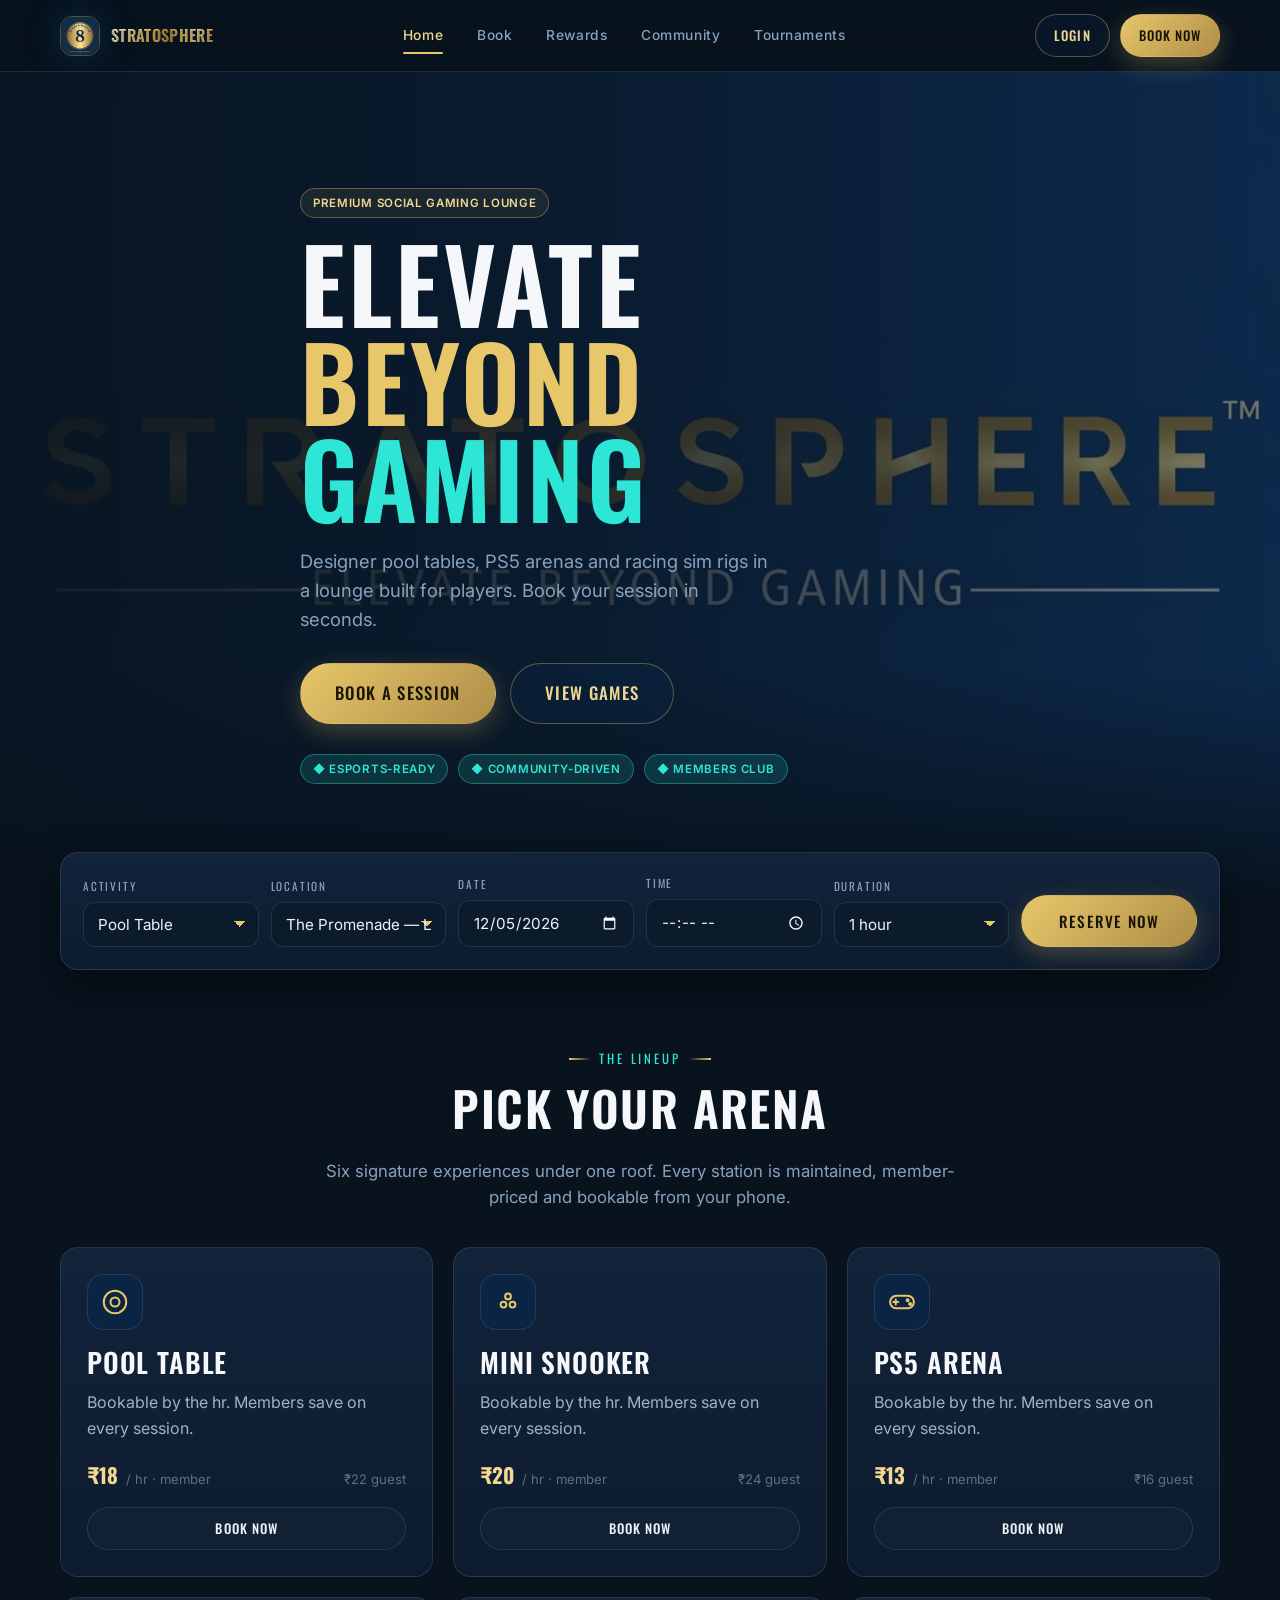
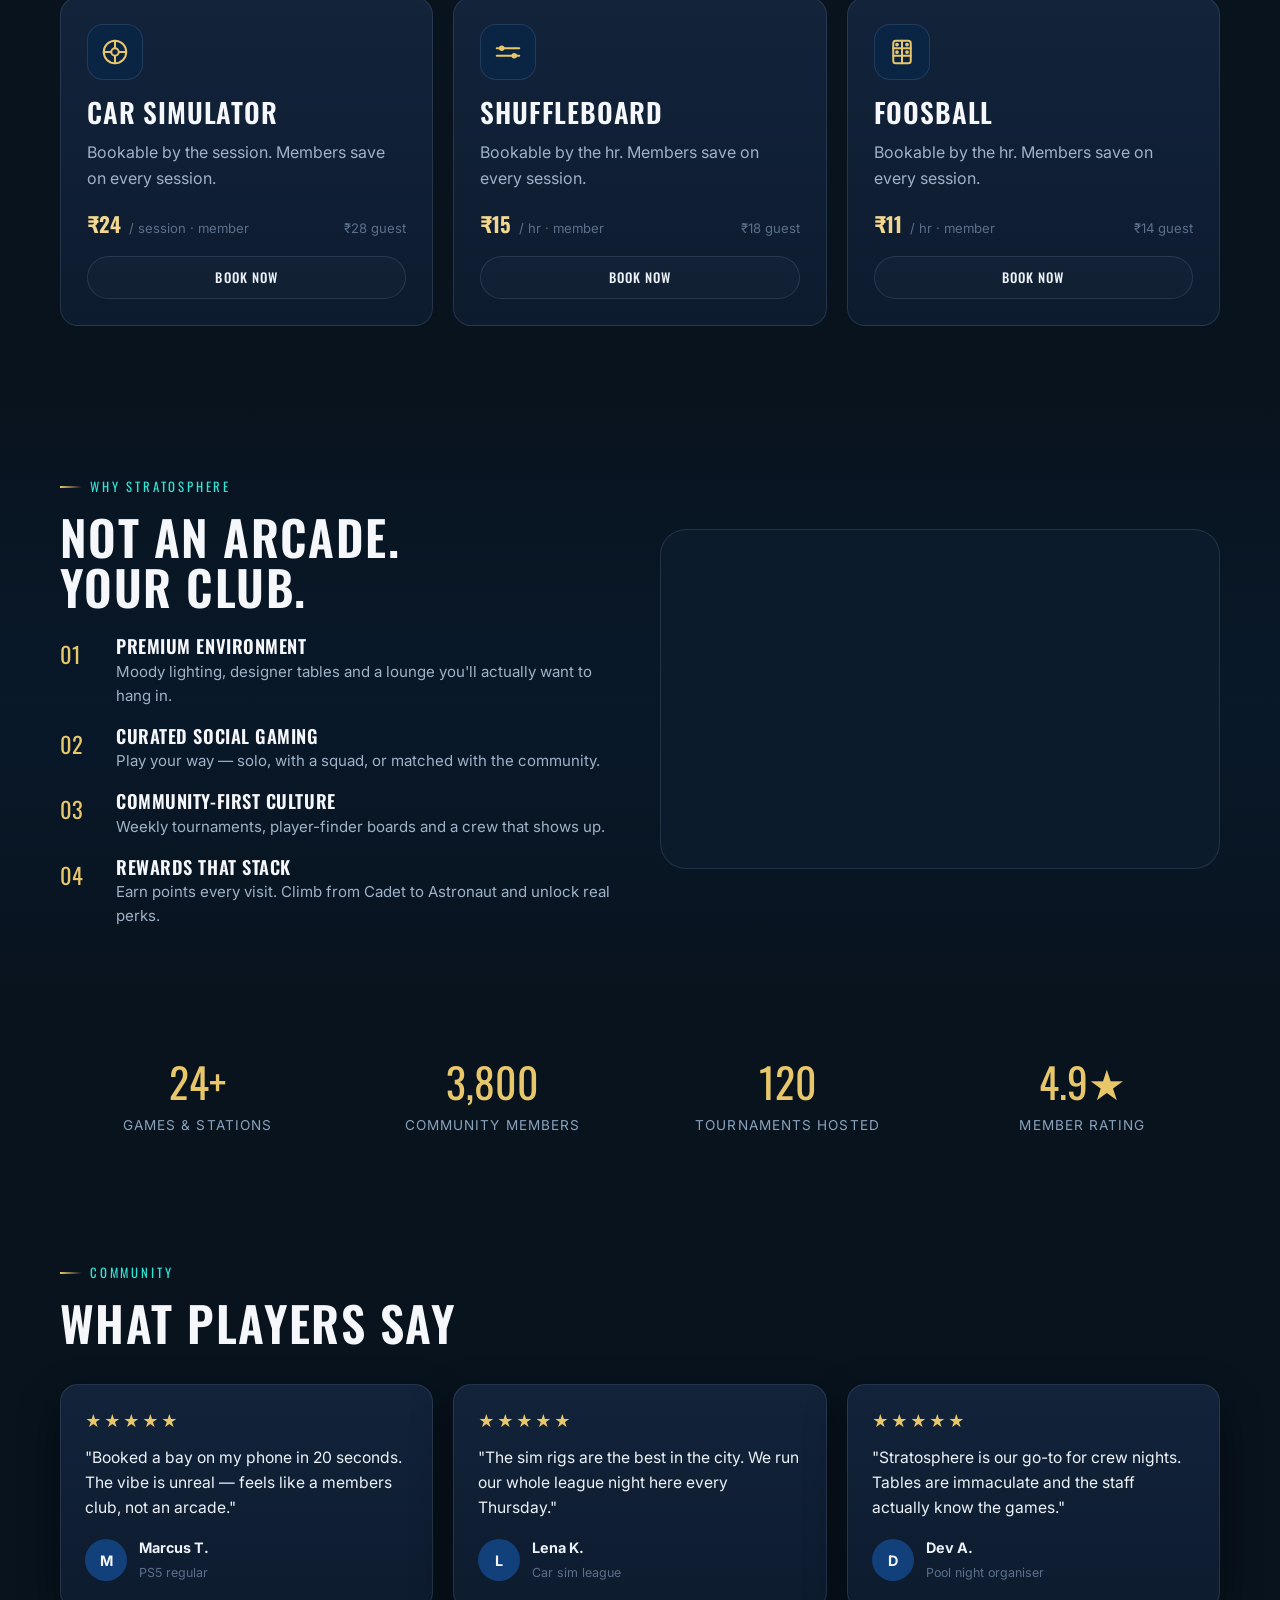
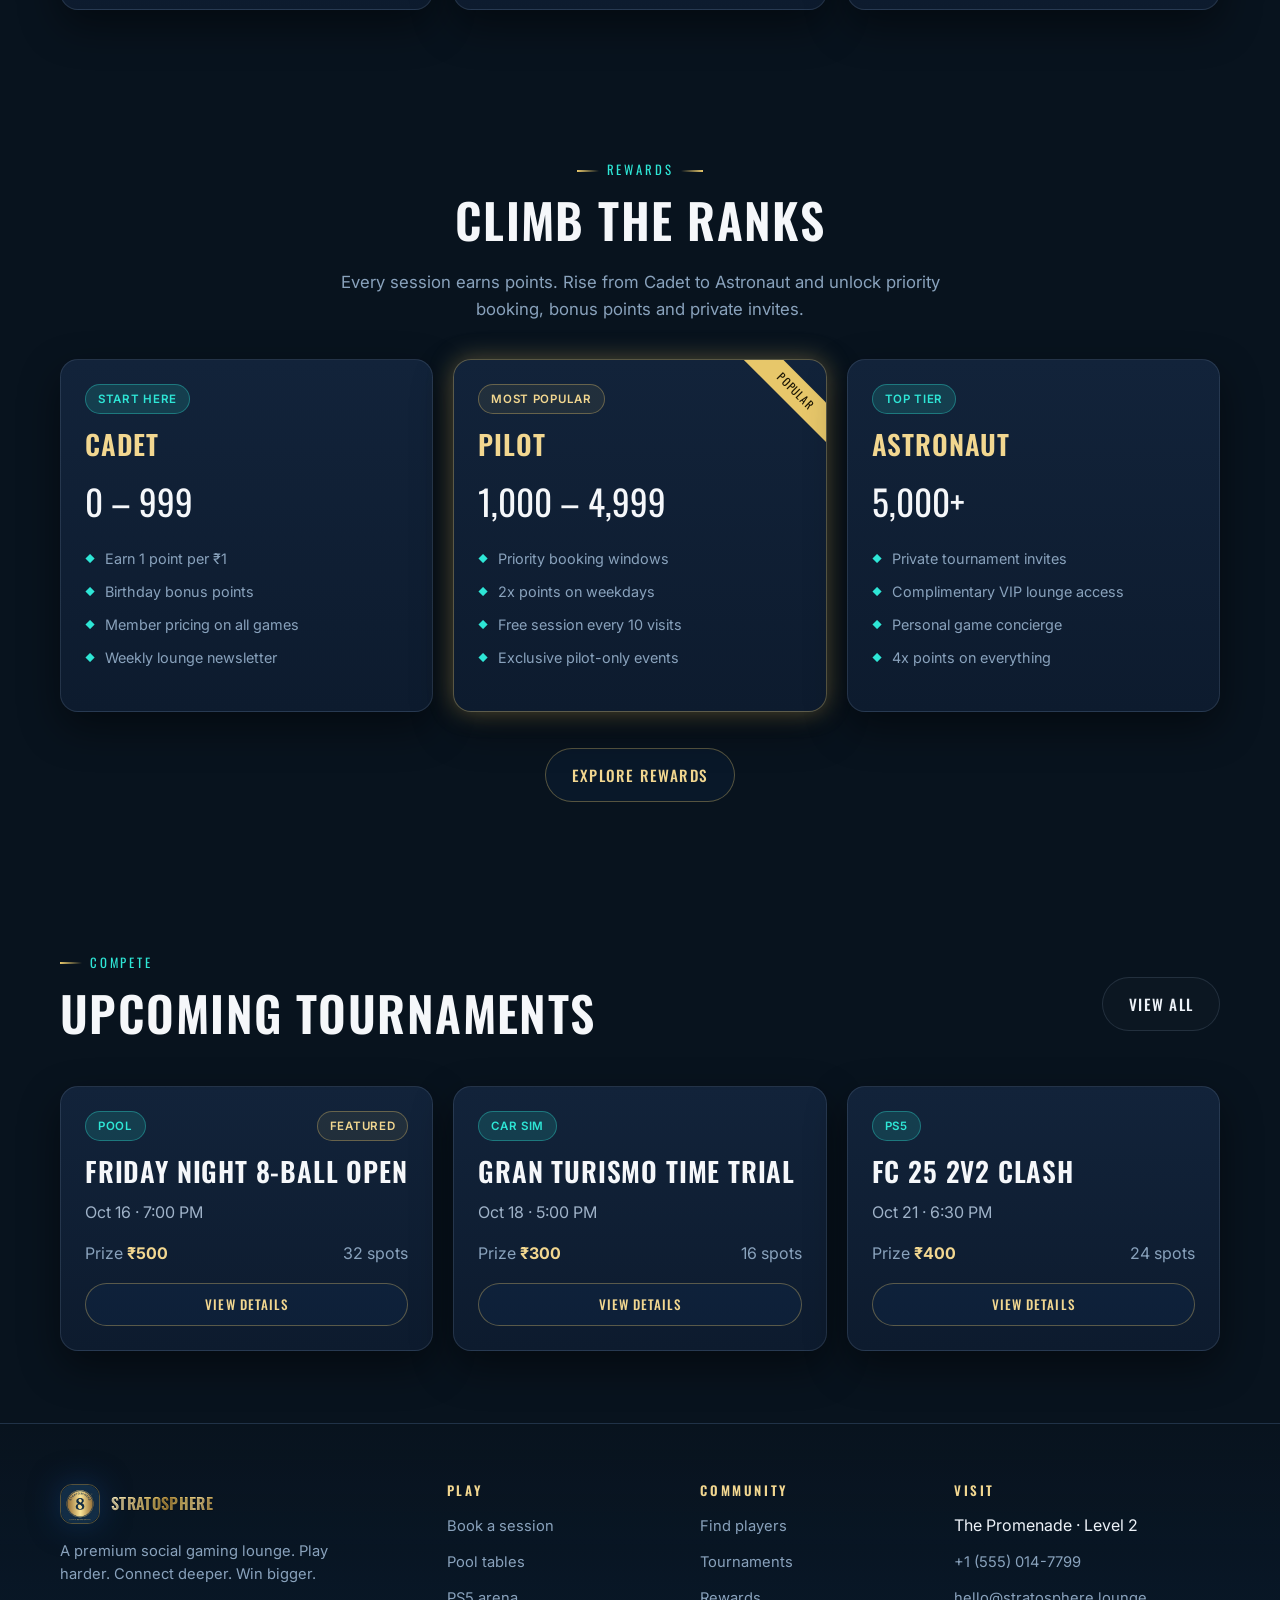
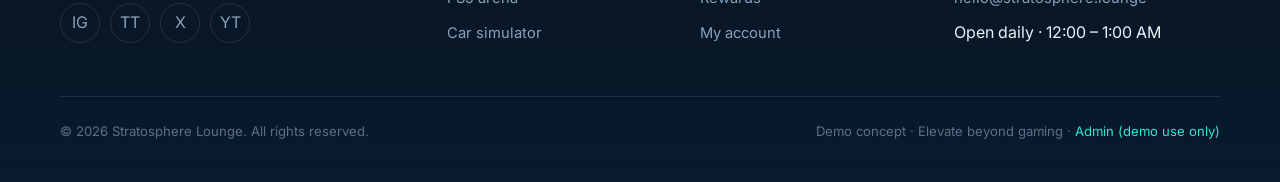
==== commit 1b94a715: "CSS Adjustments" ====
--- a/index.html
+++ b/index.html
@@ -7,7 +7,7 @@
   <meta name="description" content="Premium social gaming lounge. Book pool tables, PS5 bays, car sims and more.">
   <link rel="preconnect" href="https://fonts.googleapis.com">
   <link rel="preconnect" href="https://fonts.gstatic.com" crossorigin>
-  <link href="https://fonts.googleapis.com/css2?family=Oswald:wght@400;500;600;700&family=Inter:wght@400;500;600;700&display=swap" rel="stylesheet">
+  <link href="https://fonts.googleapis.com/css2?family=Oswald:wght@400;500;600;700&family=Inter:wght@400;500;600;700&family=Syncopate:wght@400;700&display=swap" rel="stylesheet">
   <link rel="stylesheet" href="assets/css/styles.css">
   <link rel="icon" type="image/png" href="media/logo-512.png">
 </head>
@@ -198,8 +198,8 @@
           <h3>${a.name}</h3>
           <p>Bookable by the ${a.unit}. Members save on every session.</p>
           <div class="game-card__price">
-            <strong>$${a.memberPrice}</strong><span>/ ${a.unit} · member</span>
-            <span style="margin-left:auto;">$${a.price} guest</span>
+            <strong>₹${a.memberPrice}</strong><span>/ ${a.unit} · member</span>
+            <span style="margin-left:auto;">₹${a.price} guest</span>
           </div>
           <a href="booking.html?activity=${a.id}" class="btn btn--ghost btn--sm btn--block mt-2">Book now</a>
         </div>`).join("");
--- a/assets/css/styles.css
+++ b/assets/css/styles.css
@@ -244,6 +244,7 @@
   text-transform: uppercase;
   color: var(--white);
   font-weight: 600;
+  line-height: 1;
 }
 .brand__logo {
   width: 40px; height: 40px;
@@ -254,6 +255,29 @@
 }
 .brand__logo img { width: 100%; height: 100%; border-radius: inherit; object-fit: cover; }
 .brand__mark { color: var(--gold); }
+
+/* Metallic gold wordmark (matches logo treatment) */
+.brand__wordmark {
+  font-family: "Syncopate", "Oswald", sans-serif;
+  font-size: 0.78em;
+  letter-spacing: 0.02em;
+  line-height: 1;
+  display: inline-flex;
+  align-items: center;
+  background: linear-gradient(105deg,
+    #fbf0c4 0%,
+    #f2d790 22%,
+    #e7c76a 40%,
+    #b8903f 55%,
+    #e7c76a 68%,
+    #f2d790 84%,
+    #c9a24d 100%);
+  -webkit-background-clip: text;
+  background-clip: text;
+  -webkit-text-fill-color: transparent;
+  color: transparent;
+  text-shadow: 0 1px 0 rgba(0, 0, 0, 0.25);
+}
 
 .main-nav { display: flex; align-items: center; gap: 6px; }
 .main-nav a {
@@ -357,6 +381,8 @@
   font-size: 0.82rem;
   color: var(--steel-dim);
 }
+.footer-admin { color: var(--cyan); }
+.footer-admin:hover { color: var(--gold-soft); }
 
 /* ---------- Hero ---------- */
 .hero {
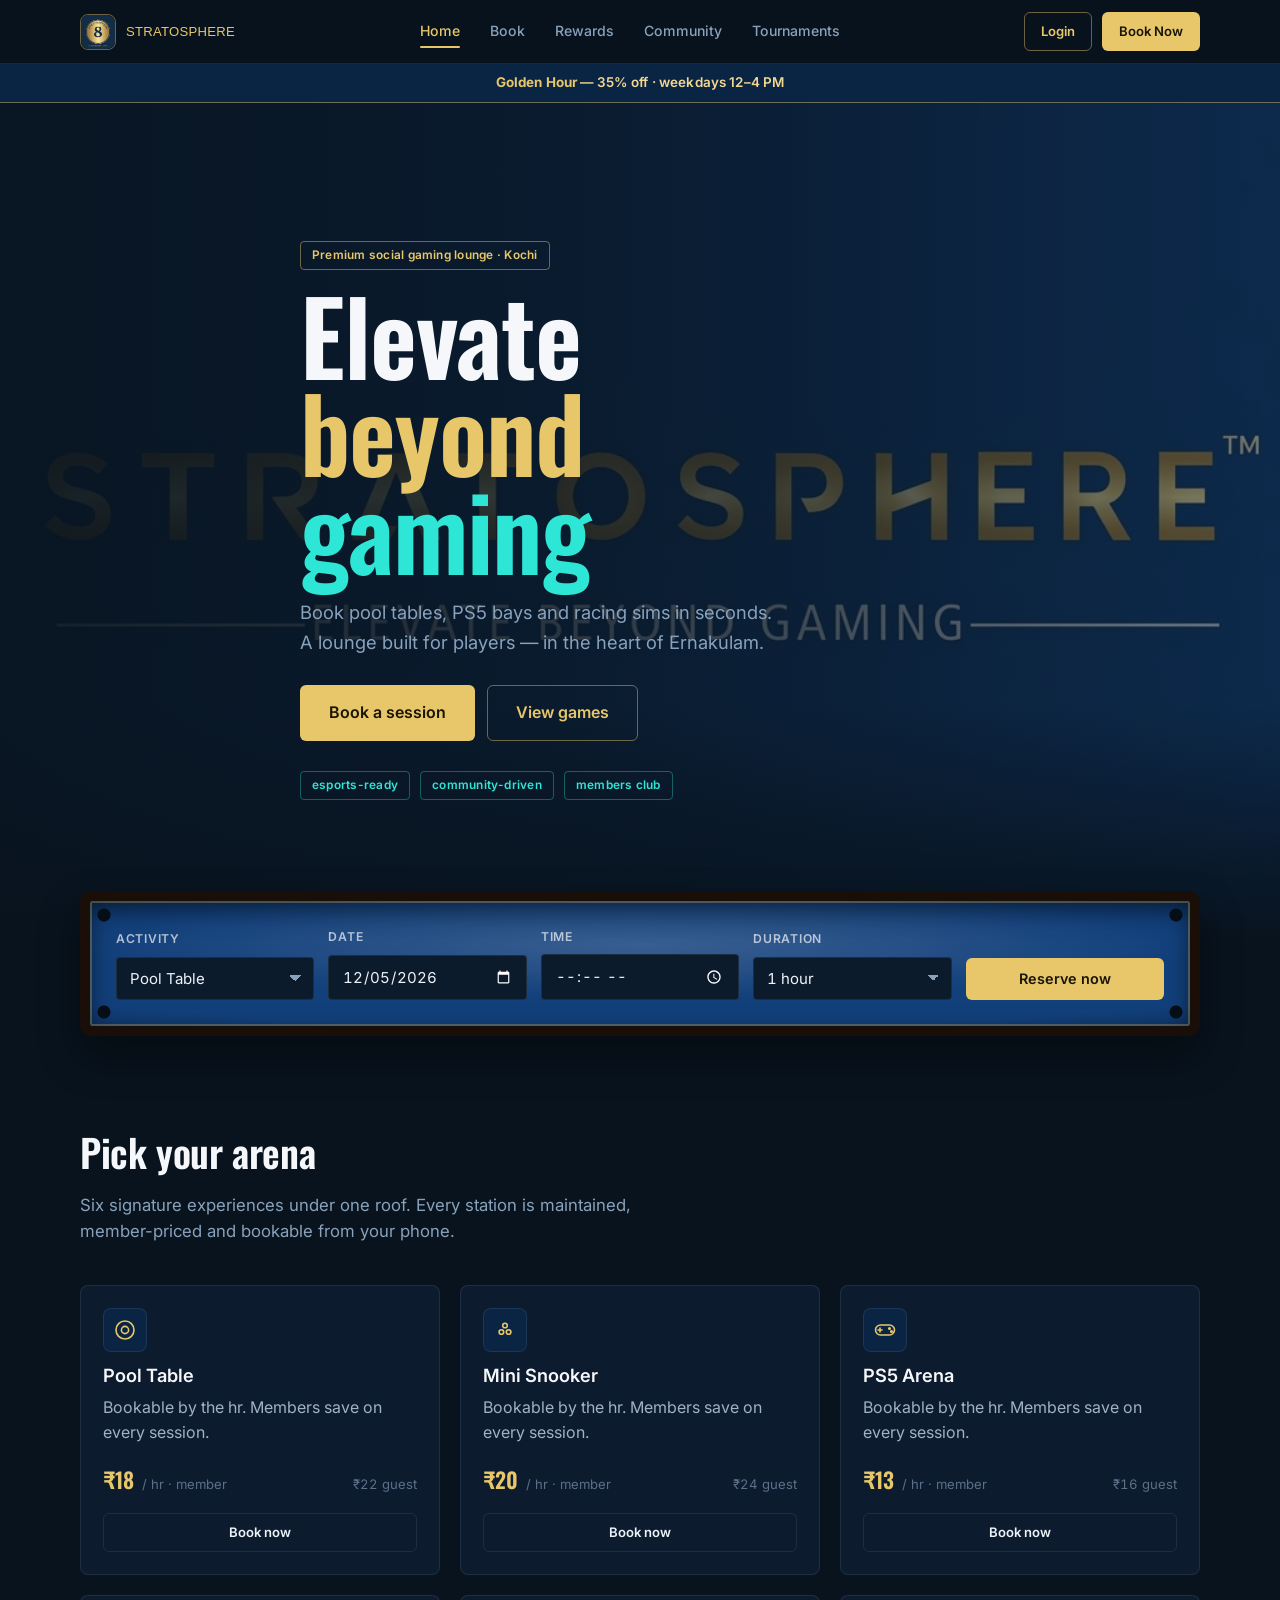
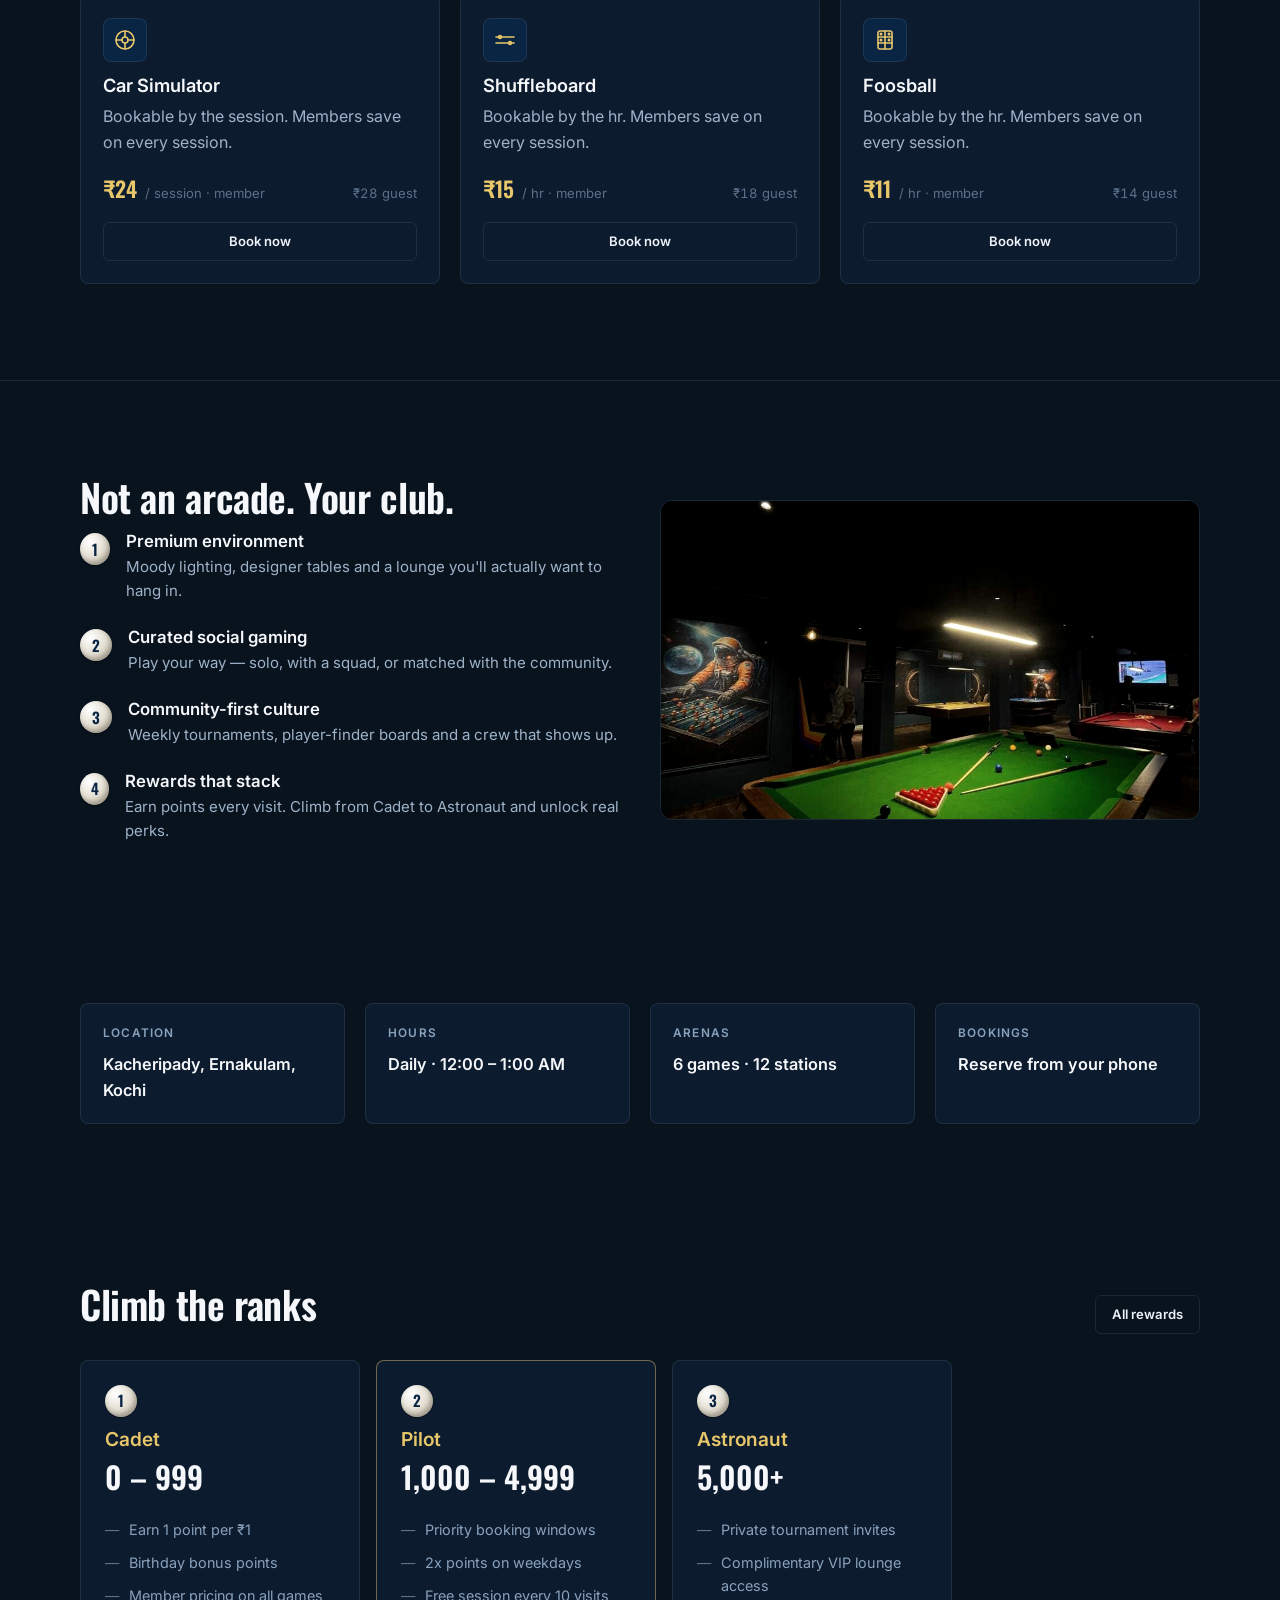
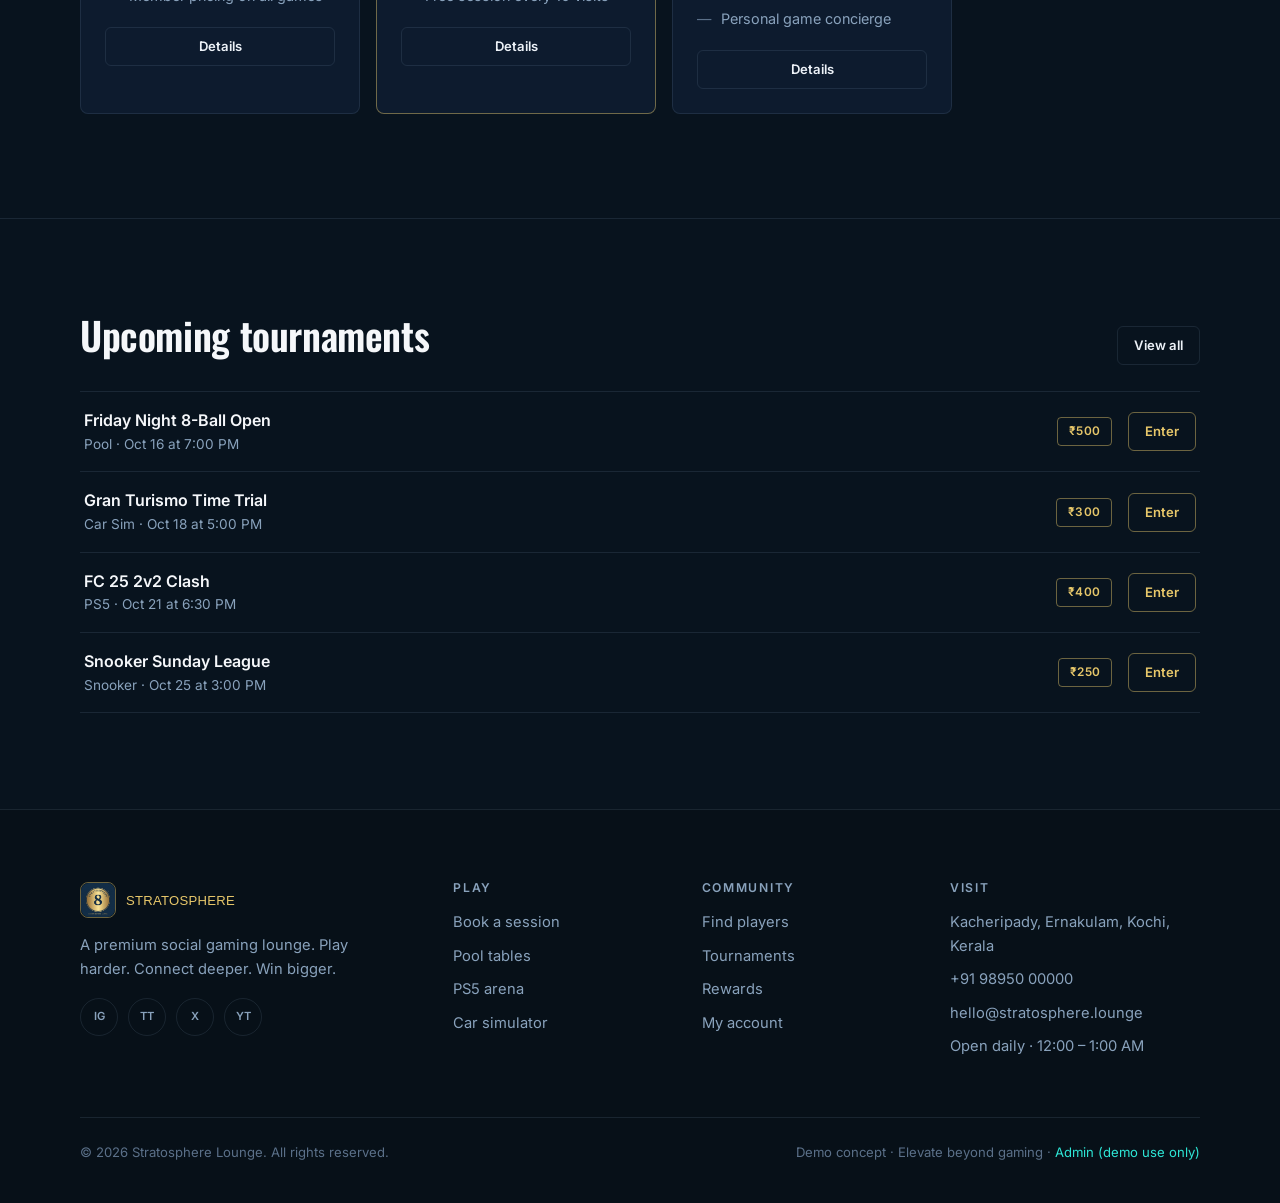
==== commit b660d8fd: "Design overhaul - better mobile sizing, improved UI design on bookings page" ====
--- a/index.html
+++ b/index.html
@@ -4,7 +4,7 @@
   <meta charset="UTF-8">
   <meta name="viewport" content="width=device-width, initial-scale=1.0">
   <title>Stratosphere — Elevate Beyond Gaming</title>
-  <meta name="description" content="Premium social gaming lounge. Book pool tables, PS5 bays, car sims and more.">
+  <meta name="description" content="Premium social gaming lounge in Kochi. Book pool tables, PS5 bays, car sims and more.">
   <link rel="preconnect" href="https://fonts.googleapis.com">
   <link rel="preconnect" href="https://fonts.gstatic.com" crossorigin>
   <link href="https://fonts.googleapis.com/css2?family=Oswald:wght@400;500;600;700&family=Inter:wght@400;500;600;700&family=Syncopate:wght@400;700&display=swap" rel="stylesheet">
@@ -15,6 +15,9 @@
   <header class="site-header" id="site-header"></header>
   <nav class="mobile-nav" id="mobile-nav"></nav>
 
+  <!-- Offer bar -->
+  <div class="offer-bar" id="offer-bar"></div>
+
   <!-- ============ HERO ============ -->
   <section class="hero">
     <div class="hero__bg">
@@ -24,163 +27,113 @@
     </div>
     <div class="hero__overlay"></div>
     <div class="container hero__content">
-      <span class="chip chip--gold mb-2">Premium social gaming lounge</span>
+      <span class="chip chip--gold mb-2">Premium social gaming lounge · Kochi</span>
       <h1 class="hero__title">Elevate<br><span class="accent">beyond</span><br><span class="accent-cyan">gaming</span></h1>
-      <p class="hero__sub">Designer pool tables, PS5 arenas and racing sim rigs in a lounge built for players. Book your session in seconds.</p>
+      <p class="hero__sub">Book pool tables, PS5 bays and racing sims in seconds. A lounge built for players — in the heart of Ernakulam.</p>
       <div class="hero__cta">
-        <a href="booking.html" class="btn btn--gold btn--lg">Book a Session</a>
-        <a href="booking.html#games" class="btn btn--outline btn--lg">View Games</a>
+        <a href="#book" class="btn btn--gold btn--lg">Book a session</a>
+        <a href="#games" class="btn btn--outline btn--lg">View games</a>
       </div>
       <div class="hero__chips">
-        <span class="chip chip--cyan">◆ esports-ready</span>
-        <span class="chip chip--cyan">◆ community-driven</span>
-        <span class="chip chip--cyan">◆ members club</span>
-      </div>
-    </div>
-  </section>
-
-  <!-- ============ QUICK BOOKING ============ -->
+        <span class="chip chip--cyan">esports-ready</span>
+        <span class="chip chip--cyan">community-driven</span>
+        <span class="chip chip--cyan">members club</span>
+      </div>
+    </div>
+  </section>
+
+  <!-- ============ QUICK BOOKING (floating) ============ -->
   <section class="booking-panel">
     <div class="container">
-      <form class="card" id="quick-book">
-        <div class="bp-grid">
-          <div class="bp-field">
-            <label for="qb-activity">Activity</label>
-            <select id="qb-activity" required>
-              <option value="pool">Pool Table</option>
-              <option value="snooker">Mini Snooker</option>
-              <option value="ps5">PS5 Arena</option>
-              <option value="sim">Car Simulator</option>
-              <option value="shuffleboard">Shuffleboard</option>
-              <option value="foosball">Foosball</option>
-            </select>
-          </div>
-          <div class="bp-field">
-            <label for="qb-location">Location</label>
-            <select id="qb-location">
-              <option>The Promenade — Level 2</option>
-              <option>Downtown Flagship</option>
-            </select>
-          </div>
-          <div class="bp-field">
-            <label for="qb-date">Date</label>
-            <input type="date" id="qb-date" required>
-          </div>
-          <div class="bp-field">
-            <label for="qb-time">Time</label>
-            <input type="time" id="qb-time" required>
-          </div>
-          <div class="bp-field">
-            <label for="qb-duration">Duration</label>
-            <select id="qb-duration">
-              <option>1 hour</option>
-              <option>1.5 hours</option>
-              <option>2 hours</option>
-              <option>3 hours</option>
-            </select>
-          </div>
-          <div class="bp-submit">
-            <button type="submit" class="btn btn--gold btn--block">Reserve Now</button>
-          </div>
-        </div>
-      </form>
-    </div>
-  </section>
-
-  <!-- ============ EXPERIENCE HIGHLIGHTS ============ -->
-  <section class="section">
-    <div class="container">
-      <div class="section-head section-head--center">
-        <span class="eyebrow">The lineup</span>
+      <div class="felt hero-book" id="book">
+        <form id="quick-book">
+          <div class="book-grid">
+            <div class="form-group">
+              <label for="qb-activity">Activity</label>
+              <select id="qb-activity" required>
+                <option value="pool">Pool Table</option>
+                <option value="snooker">Mini Snooker</option>
+                <option value="ps5">PS5 Arena</option>
+                <option value="sim">Car Simulator</option>
+                <option value="shuffleboard">Shuffleboard</option>
+                <option value="foosball">Foosball</option>
+              </select>
+            </div>
+            <div class="form-group">
+              <label for="qb-date">Date</label>
+              <input type="date" id="qb-date" required>
+            </div>
+            <div class="form-group">
+              <label for="qb-time">Time</label>
+              <input type="time" id="qb-time" required>
+            </div>
+            <div class="form-group">
+              <label for="qb-duration">Duration</label>
+              <select id="qb-duration">
+                <option>1 hour</option>
+                <option>1.5 hours</option>
+                <option>2 hours</option>
+                <option>3 hours</option>
+              </select>
+            </div>
+            <button type="submit" class="btn btn--gold btn--block">Reserve now</button>
+          </div>
+        </form>
+      </div>
+    </div>
+  </section>
+
+  <!-- ============ GAMES ============ -->
+  <section class="section" id="games">
+    <div class="container">
+      <div class="section-head">
         <h2>Pick your arena</h2>
         <p class="lead">Six signature experiences under one roof. Every station is maintained, member-priced and bookable from your phone.</p>
       </div>
+
       <div class="grid grid--3" id="game-grid"></div>
     </div>
   </section>
 
   <!-- ============ WHY STRATOSPHERE ============ -->
-  <section class="section" style="background:linear-gradient(180deg, transparent, rgba(11,47,93,0.18), transparent);">
+  <section class="section section--line">
     <div class="container feature-row">
       <div>
-        <span class="eyebrow">Why Stratosphere</span>
-        <h2>Not an arcade.<br>Your club.</h2>
-        <div class="feature-list">
-          <div class="feature-item">
-            <div class="feature-item__num">01</div>
-            <div><h3>Premium environment</h3><p>Moody lighting, designer tables and a lounge you'll actually want to hang in.</p></div>
-          </div>
-          <div class="feature-item">
-            <div class="feature-item__num">02</div>
-            <div><h3>Curated social gaming</h3><p>Play your way — solo, with a squad, or matched with the community.</p></div>
-          </div>
-          <div class="feature-item">
-            <div class="feature-item__num">03</div>
-            <div><h3>Community-first culture</h3><p>Weekly tournaments, player-finder boards and a crew that shows up.</p></div>
-          </div>
-          <div class="feature-item">
-            <div class="feature-item__num">04</div>
-            <div><h3>Rewards that stack</h3><p>Earn points every visit. Climb from Cadet to Astronaut and unlock real perks.</p></div>
-          </div>
-        </div>
-      </div>
-      <div class="feature-media">
-        <video autoplay muted loop playsinline>
-          <source src="media/community-reel.mp4" type="video/mp4">
-        </video>
-      </div>
-    </div>
-  </section>
-
-  <!-- ============ STAT BAND ============ -->
+        <h2 class="mb-2">Not an arcade. Your club.</h2>
+        <div class="feature-list" id="why-list"></div>
+      </div>
+      <div class="feature-media photo photo--vignette">
+        <img src="media/snooker.png" alt="Stratosphere lounge interior">
+      </div>
+    </div>
+  </section>
+
+  <!-- ============ FACTS ============ -->
   <section class="section section--tight">
     <div class="container">
-      <div class="stat-band">
-        <div><div class="stat__num">24+</div><div class="stat__label">Games & stations</div></div>
-        <div><div class="stat__num">3,800</div><div class="stat__label">Community members</div></div>
-        <div><div class="stat__num">120</div><div class="stat__label">Tournaments hosted</div></div>
-        <div><div class="stat__num">4.9★</div><div class="stat__label">Member rating</div></div>
-      </div>
-    </div>
-  </section>
-
-  <!-- ============ TESTIMONIALS ============ -->
-  <section class="section">
-    <div class="container">
-      <div class="section-head">
-        <span class="eyebrow">Community</span>
-        <h2>What players say</h2>
-      </div>
-      <div class="grid grid--3" id="quote-grid"></div>
-    </div>
-  </section>
-
-  <!-- ============ LOYALTY TEASER ============ -->
-  <section class="section">
-    <div class="container">
-      <div class="section-head section-head--center">
-        <span class="eyebrow">Rewards</span>
+      <div class="fact-band" id="fact-band"></div>
+    </div>
+  </section>
+
+  <!-- ============ REWARDS TEASER ============ -->
+  <section class="section" id="rewards">
+    <div class="container">
+      <div class="flex-between wrap mb-2">
         <h2>Climb the ranks</h2>
-        <p class="lead">Every session earns points. Rise from Cadet to Astronaut and unlock priority booking, bonus points and private invites.</p>
-      </div>
-      <div class="grid grid--3" id="tier-grid"></div>
-      <div class="center mt-4">
-        <a href="rewards.html" class="btn btn--outline">Explore rewards</a>
-      </div>
-    </div>
-  </section>
-
-  <!-- ============ TOURNAMENT TEASER ============ -->
-  <section class="section" id="tournaments">
-    <div class="container">
-      <div class="flex-between wrap mb-3">
-        <div class="section-head" style="margin-bottom:0;">
-          <span class="eyebrow">Compete</span>
-          <h2>Upcoming tournaments</h2>
-        </div>
-        <a href="tournaments.html" class="btn btn--ghost">View all</a>
-      </div>
-      <div class="grid grid--3" id="tournament-grid"></div>
+        <a href="rewards.html" class="btn btn--ghost btn--sm">All rewards</a>
+      </div>
+      <div class="scroller" id="tier-scroller"></div>
+    </div>
+  </section>
+
+  <!-- ============ TOURNAMENTS TEASER ============ -->
+  <section class="section section--line" id="tournaments">
+    <div class="container">
+      <div class="flex-between wrap mb-2">
+        <h2>Upcoming tournaments</h2>
+        <a href="tournaments.html" class="btn btn--ghost btn--sm">View all</a>
+      </div>
+      <div class="list-row" id="tournament-list"></div>
     </div>
   </section>
 
@@ -191,9 +144,13 @@
     document.addEventListener("DOMContentLoaded", () => {
       const A = window.STRATOSPHERE;
 
-      // Game grid
-      document.getElementById("game-grid").innerHTML = A.activities.map(a => `
-        <div class="game-card card--hover reveal is-visible">
+      // Offer bar
+      document.getElementById("offer-bar").innerHTML = `<strong>${A.offer.split("—")[0].trim()}</strong> — ${A.offer.split("—")[1].trim()}`;
+
+      // Game grid (all six arenas)
+      const games = A.activities;
+      document.getElementById("game-grid").innerHTML = games.map((a, i) => `
+        <div class="game-card card--hover reveal" style="transition-delay:${i * 60}ms">
           <div class="game-card__icon">${window.ICON(a.icon)}</div>
           <h3>${a.name}</h3>
           <p>Bookable by the ${a.unit}. Members save on every session.</p>
@@ -204,44 +161,50 @@
           <a href="booking.html?activity=${a.id}" class="btn btn--ghost btn--sm btn--block mt-2">Book now</a>
         </div>`).join("");
 
-      // Quotes
-      document.getElementById("quote-grid").innerHTML = A.testimonials.map(t => `
-        <div class="card quote-card card--hover reveal is-visible">
-          <div class="stars">${"★".repeat(t.rating)}</div>
-          <p>"${t.text}"</p>
-          <div class="who">
-            <div class="avatar">${t.name[0]}</div>
-            <div><strong>${t.name}</strong><span>${t.role}</span></div>
-          </div>
-        </div>`).join("");
-
-      // Tiers
-      document.getElementById("tier-grid").innerHTML = A.tiers.map((t, i) => `
-        <div class="card tier-card ${i === 1 ? "tier-card--featured" : ""} reveal is-visible">
-          ${i === 1 ? '<div class="tier-card__badge">Popular</div>' : ""}
-          <span class="chip ${i === 0 ? "chip--cyan" : i === 1 ? "chip--gold" : "chip--cyan"}">${i === 0 ? "Start here" : i === 1 ? "Most popular" : "Top tier"}</span>
-          <h3 class="tier__name mt-2">${t.name}</h3>
+      // Why Stratosphere (ball-number badges)
+      const why = [
+        { n: "1", t: "Premium environment", d: "Moody lighting, designer tables and a lounge you'll actually want to hang in." },
+        { n: "2", t: "Curated social gaming", d: "Play your way — solo, with a squad, or matched with the community." },
+        { n: "3", t: "Community-first culture", d: "Weekly tournaments, player-finder boards and a crew that shows up." },
+        { n: "4", t: "Rewards that stack", d: "Earn points every visit. Climb from Cadet to Astronaut and unlock real perks." },
+      ];
+      document.getElementById("why-list").innerHTML = why.map((w, i) => `
+        <div class="feature-item reveal" style="transition-delay:${i * 60}ms">
+          <span class="ball-badge">${w.n}</span>
+          <div><h3>${w.t}</h3><p>${w.d}</p></div>
+        </div>`).join("");
+
+      // Facts (real venue details)
+      document.getElementById("fact-band").innerHTML = A.facts.map((f, i) => `
+        <div class="card fact reveal" style="transition-delay:${i * 60}ms">
+          <div class="fact__k">${f.k}</div>
+          <div class="fact__v">${f.v}</div>
+        </div>`).join("");
+
+      // Rewards scroller
+      document.getElementById("tier-scroller").innerHTML = A.tiers.map((t, i) => `
+        <div class="card tier-card ${i === 1 ? "tier-card--featured" : ""} reveal" style="transition-delay:${i * 60}ms">
+          <span class="ball-badge">${i + 1}</span>
+          <h3 class="tier__name">${t.name}</h3>
           <div class="tier__pts">${t.pts}</div>
-          <ul>${t.perks.map(p => `<li>${p}</li>`).join("")}</ul>
-        </div>`).join("");
-
-      // Tournaments
-      document.getElementById("tournament-grid").innerHTML = A.tournaments.slice(0, 3).map(t => `
-        <div class="card card--hover reveal is-visible">
-          <div class="flex-between">
-            <span class="chip chip--cyan">${t.game}</span>
-            ${t.featured ? '<span class="chip chip--gold">Featured</span>' : ""}
-          </div>
-          <h3 class="mt-2">${t.name}</h3>
-          <p>${t.date} · ${t.time}</p>
-          <div class="flex-between">
-            <span class="muted">Prize <strong class="gold-text">${t.prize}</strong></span>
-            <span class="muted">${t.spots} spots</span>
-          </div>
-          <a href="tournaments.html" class="btn btn--outline btn--sm btn--block mt-2">View details</a>
-        </div>`).join("");
-
-      // Quick booking -> redirect with query params
+          <ul>${t.perks.slice(0, 3).map(p => `<li>${p}</li>`).join("")}</ul>
+          <a href="rewards.html" class="btn btn--ghost btn--sm btn--block">Details</a>
+        </div>`).join("");
+
+      // Tournaments list
+      document.getElementById("tournament-list").innerHTML = A.tournaments.map((t, i) => `
+        <div class="list-item reveal" style="transition-delay:${i * 60}ms">
+          <div>
+            <div class="li-title">${t.name}</div>
+            <div class="li-meta">${t.game} · ${t.date} at ${t.time}</div>
+          </div>
+          <div class="flex gap-2 wrap" style="align-items:center;">
+            <span class="chip chip--gold">${t.prize}</span>
+            <a href="tournaments.html" class="btn btn--outline btn--sm">Enter</a>
+          </div>
+        </div>`).join("");
+
+      // Quick booking -> redirect
       document.getElementById("quick-book").addEventListener("submit", (e) => {
         e.preventDefault();
         const a = document.getElementById("qb-activity").value;
@@ -251,9 +214,9 @@
         location.href = `booking.html?activity=${a}&date=${date}&time=${time}&duration=${encodeURIComponent(dur)}`;
       });
 
-      // Default date = today
-      const d = new Date().toISOString().split("T")[0];
-      document.getElementById("qb-date").value = d;
+      document.getElementById("qb-date").value = new Date().toISOString().split("T")[0];
+
+      window.initReveal();
     });
   </script>
 </body>
--- a/assets/css/styles.css
+++ b/assets/css/styles.css
@@ -1,58 +1,66 @@
 /* ============================================================
-   STRATOSPHERE — Design System
-   Bold · Professional · Fun
+   STRATOSPHERE — Design System v2
+   Flat, confident, hand-built. One signature: billiard felt.
    ============================================================ */
 
 :root {
   /* Brand */
-  --blue: #12407B;
-  --blue-deep: #0B2F5D;
-  --blue-ink: #0A2444;
   --navy: #08131E;
   --navy-2: #0C1B2C;
-  --navy-3: #112540;
-
-  --bronze: #AE8D47;
+  --blue: #12407B;
+  --blue-ink: #0A2444;
   --gold: #E7C76A;
   --gold-soft: #F2D790;
-
-  --cyan: #2EE6D6;
-  --cyan-soft: rgba(46, 230, 214, 0.14);
-
+  --bronze: #AE8D47;
   --steel: #89A2BC;
   --steel-dim: #5B7089;
   --white: #F5F7FA;
 
+  /* Status (cyan = available only) */
+  --cyan: #2EE6D6;
   --green: #37D399;
   --amber: #F5B83D;
   --red: #F4606E;
 
   /* Surfaces */
   --bg: #08131E;
-  --card: #0D1B2E;
-  --card-2: #12233A;
-  --border: rgba(137, 162, 188, 0.18);
-  --border-strong: rgba(231, 199, 106, 0.35);
+  --surface: #0D1B2E;
+  --line: rgba(137, 162, 188, 0.14);
+  --line-strong: rgba(231, 199, 106, 0.45);
+
+  /* Felt system */
+  --felt: #12407B;
+  --rail: #1a0f08;
+  --brass: rgba(231, 199, 106, 0.28);
+  --ivory: #EFE7D2;
 
   /* Text */
   --text: #EDF2F8;
   --text-muted: #9FB2C8;
 
-  /* Effects */
-  --glow-gold: 0 0 24px rgba(231, 199, 106, 0.35);
-  --glow-cyan: 0 0 22px rgba(46, 230, 214, 0.4);
-  --glow-blue: 0 0 30px rgba(18, 64, 123, 0.5);
-  --shadow-card: 0 16px 40px rgba(0, 0, 0, 0.45);
-
-  --radius: 18px;
-  --radius-sm: 12px;
-  --radius-lg: 26px;
-
+  /* Radius */
+  --radius-sm: 4px;
+  --radius: 8px;
+  --radius-lg: 12px;
+
+  /* Spacing scale */
+  --space-1: 4px;
+  --space-2: 8px;
+  --space-3: 12px;
+  --space-4: 16px;
+  --space-5: 24px;
+  --space-6: 32px;
+  --space-7: 48px;
+  --space-8: 72px;
+  --space-9: 112px;
+
+  /* Type */
   --font-display: "Oswald", "Arial Narrow", sans-serif;
   --font-body: "Inter", system-ui, -apple-system, sans-serif;
-
-  --nav-h: 72px;
-  --container: 1200px;
+  --font-wordmark: "Syncopate", sans-serif;
+
+  --nav-h: 64px;
+  --container: 1160px;
 }
 
 * { box-sizing: border-box; }
@@ -69,27 +77,60 @@
   overflow-x: hidden;
 }
 
+/* ---------- Felt texture (global, low opacity) ---------- */
+body::before {
+  content: "";
+  position: fixed;
+  inset: 0;
+  z-index: 90;
+  pointer-events: none;
+  opacity: 0.05;
+  background: url("../media/felt-blue.svg") repeat;
+  background-size: 300px 300px;
+}
+
 img, video { max-width: 100%; display: block; }
 a { color: inherit; text-decoration: none; }
 button { font-family: inherit; cursor: pointer; }
 ul { margin: 0; padding: 0; list-style: none; }
 
+/* ---------- Typography ---------- */
 h1, h2, h3, h4 {
+  margin: 0 0 0.5em;
+  line-height: 1.06;
+  color: var(--white);
+}
+h1, h2 {
   font-family: var(--font-display);
+  font-weight: 600;
+  letter-spacing: -0.01em;
+}
+h1 { font-size: clamp(2.4rem, 6vw, 4rem); line-height: 1.02; }
+h2 { font-size: clamp(1.7rem, 3.6vw, 2.4rem); }
+h3, h4 { font-family: var(--font-body); font-weight: 600; letter-spacing: 0; }
+h3 { font-size: 1.14rem; }
+h4 { font-size: 0.95rem; }
+
+p { margin: 0 0 1em; color: var(--text-muted); }
+
+.gold { color: var(--gold); }
+.muted { color: var(--steel); }
+.gold-text { color: var(--gold); }
+.cyan-text { color: var(--cyan); }
+.tabular { font-variant-numeric: tabular-nums; }
+
+/* Tiny labels (sparing use) */
+.kicker, .eyebrow {
+  display: inline-block;
+  font-size: 0.72rem;
+  font-weight: 600;
+  letter-spacing: 0.14em;
   text-transform: uppercase;
-  letter-spacing: 0.03em;
-  line-height: 1.05;
-  margin: 0 0 0.5em;
-  font-weight: 600;
-  color: var(--white);
-}
-
-h1 { font-size: clamp(2.6rem, 8vw, 5.2rem); }
-h2 { font-size: clamp(1.9rem, 5vw, 3rem); }
-h3 { font-size: clamp(1.3rem, 3vw, 1.7rem); }
-
-p { margin: 0 0 1em; color: var(--text-muted); }
-
+  color: var(--gold);
+  margin-bottom: 12px;
+}
+
+/* ---------- Layout ---------- */
 .container {
   width: 100%;
   max-width: var(--container);
@@ -97,37 +138,12 @@
   padding: 0 20px;
 }
 
-.section { padding: 72px 0; }
-.section--tight { padding: 48px 0; }
-
-.eyebrow {
-  display: inline-flex;
-  align-items: center;
-  gap: 8px;
-  font-family: var(--font-display);
-  font-size: 0.8rem;
-  letter-spacing: 0.22em;
-  text-transform: uppercase;
-  color: var(--cyan);
-  margin-bottom: 14px;
-}
-.eyebrow::before {
-  content: "";
-  width: 22px;
-  height: 2px;
-  background: linear-gradient(90deg, var(--gold), transparent);
-}
-
-.section-head {
-  max-width: 640px;
-  margin-bottom: 36px;
-}
+.section { padding: 96px 0; }
+.section--tight { padding: 64px 0; }
+.section--line { border-top: 1px solid var(--line); }
+
+.section-head { max-width: 620px; margin-bottom: 40px; }
 .section-head--center { margin-left: auto; margin-right: auto; text-align: center; }
-.section-head--center .eyebrow::after {
-  content: "";
-  width: 22px; height: 2px;
-  background: linear-gradient(270deg, var(--gold), transparent);
-}
 .lead { font-size: 1.05rem; color: var(--steel); }
 
 /* ---------- Buttons ---------- */
@@ -135,86 +151,92 @@
   display: inline-flex;
   align-items: center;
   justify-content: center;
-  gap: 10px;
-  padding: 14px 26px;
-  border-radius: 999px;
+  gap: 8px;
+  padding: 11px 20px;
+  border-radius: 6px;
   border: 1px solid transparent;
-  font-family: var(--font-display);
-  font-size: 0.95rem;
-  letter-spacing: 0.08em;
-  text-transform: uppercase;
-  font-weight: 500;
-  transition: transform 0.18s ease, box-shadow 0.18s ease, background 0.18s ease, border-color 0.18s ease;
+  font-family: var(--font-body);
+  font-size: 0.9rem;
+  font-weight: 600;
+  letter-spacing: 0;
+  transition: background 0.16s ease, border-color 0.16s ease, transform 0.16s ease, color 0.16s ease;
   white-space: nowrap;
 }
-.btn:active { transform: translateY(1px) scale(0.99); }
+.btn:hover { transform: translateY(-1px); }
+.btn:active { transform: translateY(0); }
+.btn:focus-visible { outline: 2px solid var(--gold); outline-offset: 2px; }
 
 .btn--gold {
-  background: linear-gradient(135deg, var(--gold) 0%, var(--bronze) 100%);
+  background: var(--gold);
   color: #1a1404;
-  box-shadow: 0 8px 24px rgba(231, 199, 106, 0.25);
-}
-.btn--gold:hover { box-shadow: var(--glow-gold); transform: translateY(-2px); }
+}
+.btn--gold:hover { background: var(--gold-soft); }
 
 .btn--outline {
-  border-color: var(--border-strong);
-  color: var(--gold-soft);
-  background: rgba(18, 64, 123, 0.12);
-}
-.btn--outline:hover { border-color: var(--gold); background: rgba(231, 199, 106, 0.08); transform: translateY(-2px); }
+  border-color: var(--line-strong);
+  color: var(--gold);
+  background: transparent;
+}
+.btn--outline:hover { border-color: var(--gold); background: rgba(231, 199, 106, 0.06); }
 
 .btn--ghost {
-  border-color: var(--border);
+  border-color: var(--line);
   color: var(--text);
-  background: rgba(255, 255, 255, 0.02);
-}
-.btn--ghost:hover { border-color: var(--steel); background: rgba(255, 255, 255, 0.05); }
+  background: transparent;
+}
+.btn--ghost:hover { border-color: var(--steel); }
 
 .btn--cyan {
   background: var(--cyan);
   color: #04241f;
-  box-shadow: 0 8px 24px rgba(46, 230, 214, 0.22);
-}
-.btn--cyan:hover { box-shadow: var(--glow-cyan); transform: translateY(-2px); }
+}
+.btn--cyan:hover { background: #4ff0e0; }
 
 .btn--block { width: 100%; }
-.btn--sm { padding: 10px 18px; font-size: 0.82rem; }
-.btn--lg { padding: 16px 34px; font-size: 1.05rem; }
+.btn--sm { padding: 8px 16px; font-size: 0.82rem; }
+.btn--lg { padding: 14px 28px; font-size: 1rem; }
 
 /* ---------- Cards ---------- */
 .card {
-  background: linear-gradient(180deg, var(--card-2) 0%, var(--card) 100%);
-  border: 1px solid var(--border);
+  background: var(--surface);
+  border: 1px solid var(--line);
   border-radius: var(--radius);
   padding: 24px;
-  box-shadow: var(--shadow-card);
-  transition: transform 0.22s ease, border-color 0.22s ease, box-shadow 0.22s ease;
-}
-.card--hover:hover {
-  transform: translateY(-5px);
-  border-color: var(--border-strong);
-  box-shadow: var(--glow-blue), var(--shadow-card);
-}
-
-/* ---------- Tags / chips ---------- */
+}
+.card--hover { transition: border-color 0.18s ease, background 0.18s ease; }
+.card--hover:hover { border-color: var(--line-strong); background: #102238; }
+
+/* ---------- Chips / tags ---------- */
 .chip {
   display: inline-flex;
   align-items: center;
   gap: 6px;
-  padding: 5px 12px;
-  border-radius: 999px;
-  font-size: 0.72rem;
-  font-weight: 600;
-  letter-spacing: 0.06em;
-  text-transform: uppercase;
-  border: 1px solid var(--border);
+  padding: 4px 11px;
+  border-radius: 4px;
+  font-size: 0.74rem;
+  font-weight: 600;
+  letter-spacing: 0.02em;
+  border: 1px solid var(--line);
   color: var(--steel);
-}
-.chip--cyan { color: var(--cyan); border-color: rgba(46, 230, 214, 0.35); background: var(--cyan-soft); }
-.chip--gold { color: var(--gold-soft); border-color: var(--border-strong); background: rgba(231, 199, 106, 0.08); }
-.chip--green { color: var(--green); border-color: rgba(55, 211, 153, 0.4); background: rgba(55, 211, 153, 0.1); }
-.chip--amber { color: var(--amber); border-color: rgba(245, 184, 61, 0.4); background: rgba(245, 184, 61, 0.1); }
-.chip--red { color: var(--red); border-color: rgba(244, 96, 110, 0.4); background: rgba(244, 96, 110, 0.1); }
+  background: transparent;
+}
+.chip--gold { color: var(--gold); border-color: var(--line-strong); }
+.chip--cyan { color: var(--cyan); border-color: rgba(46, 230, 214, 0.35); }
+.chip--green { color: var(--green); border-color: rgba(55, 211, 153, 0.4); }
+.chip--amber { color: var(--amber); border-color: rgba(245, 184, 61, 0.4); }
+.chip--red { color: var(--red); border-color: rgba(244, 96, 110, 0.4); }
+button.chip { cursor: pointer; transition: border-color 0.16s, color 0.16s, background 0.16s; }
+button.chip:hover { border-color: var(--gold); }
+
+/* Status dots */
+.dot { width: 10px; height: 10px; border-radius: 50%; display: inline-block; flex: none; }
+.dot--available { background: var(--cyan); }
+.dot--partial { background: var(--amber); }
+.dot--full { background: var(--red); }
+.dot--gold { background: var(--gold); }
+.dot--free { background: var(--cyan); }
+.dot--inuse { background: var(--amber); }
+.dot--offline { background: var(--red); }
 
 /* ---------- Header / Nav ---------- */
 .site-header {
@@ -222,10 +244,10 @@
   top: 0;
   z-index: 100;
   height: var(--nav-h);
-  background: rgba(8, 19, 30, 0.72);
-  backdrop-filter: blur(14px);
-  -webkit-backdrop-filter: blur(14px);
-  border-bottom: 1px solid var(--border);
+  background: rgba(8, 19, 30, 0.88);
+  backdrop-filter: blur(12px);
+  -webkit-backdrop-filter: blur(12px);
+  border-bottom: 1px solid var(--line);
 }
 .site-header .container {
   height: 100%;
@@ -237,143 +259,140 @@
 .brand {
   display: flex;
   align-items: center;
-  gap: 11px;
-  font-family: var(--font-display);
-  font-size: 1.28rem;
-  letter-spacing: 0.08em;
+  gap: 10px;
+  font-family: var(--font-wordmark);
+  font-size: 0.82rem;
+  letter-spacing: 0.02em;
   text-transform: uppercase;
-  color: var(--white);
-  font-weight: 600;
   line-height: 1;
 }
 .brand__logo {
-  width: 40px; height: 40px;
-  border-radius: 12px;
+  width: 36px; height: 36px;
+  border-radius: 8px;
   object-fit: cover;
-  border: 1px solid var(--border-strong);
-  box-shadow: var(--glow-blue);
+  border: 1px solid var(--line-strong);
 }
 .brand__logo img { width: 100%; height: 100%; border-radius: inherit; object-fit: cover; }
-.brand__mark { color: var(--gold); }
-
-/* Metallic gold wordmark (matches logo treatment) */
 .brand__wordmark {
-  font-family: "Syncopate", "Oswald", sans-serif;
-  font-size: 0.78em;
-  letter-spacing: 0.02em;
+  color: var(--gold);
   line-height: 1;
   display: inline-flex;
   align-items: center;
-  background: linear-gradient(105deg,
-    #fbf0c4 0%,
-    #f2d790 22%,
-    #e7c76a 40%,
-    #b8903f 55%,
-    #e7c76a 68%,
-    #f2d790 84%,
-    #c9a24d 100%);
-  -webkit-background-clip: text;
-  background-clip: text;
-  -webkit-text-fill-color: transparent;
-  color: transparent;
-  text-shadow: 0 1px 0 rgba(0, 0, 0, 0.25);
-}
-
-.main-nav { display: flex; align-items: center; gap: 6px; }
+}
+
+.main-nav { display: flex; align-items: center; gap: 4px; }
 .main-nav a {
   position: relative;
-  padding: 9px 14px;
-  font-size: 0.86rem;
+  padding: 8px 13px;
+  font-size: 0.88rem;
   font-weight: 500;
-  letter-spacing: 0.04em;
   color: var(--steel);
-  border-radius: 8px;
-  transition: color 0.15s ease;
+  border-radius: 6px;
+  transition: color 0.16s ease;
 }
 .main-nav a:hover { color: var(--white); }
-.main-nav a.is-active { color: var(--gold-soft); }
+.main-nav a.is-active { color: var(--gold); }
 .main-nav a.is-active::after {
   content: "";
   position: absolute;
-  left: 14px; right: 14px; bottom: 2px;
+  left: 13px; right: 13px; bottom: 3px;
   height: 2px;
   background: var(--gold);
-  border-radius: 2px;
+  border-radius: 1px;
 }
 .nav-cta { display: flex; align-items: center; gap: 10px; }
 
 .nav-toggle {
   display: none;
-  width: 44px; height: 44px;
-  background: var(--card);
-  border: 1px solid var(--border);
-  border-radius: 10px;
+  width: 42px; height: 42px;
+  background: var(--surface);
+  border: 1px solid var(--line);
+  border-radius: 8px;
   color: var(--white);
-  font-size: 1.2rem;
-}
-
-/* Mobile nav drawer */
+  font-size: 1.1rem;
+}
+
 .mobile-nav {
   position: fixed;
   inset: 0;
   z-index: 99;
-  background: rgba(8, 19, 30, 0.97);
+  background: rgba(8, 19, 30, 0.98);
   backdrop-filter: blur(10px);
   padding: calc(var(--nav-h) + 20px) 24px 40px;
   display: flex;
   flex-direction: column;
   gap: 6px;
   transform: translateX(100%);
-  transition: transform 0.28s cubic-bezier(0.4, 0, 0.2, 1);
+  transition: transform 0.26s cubic-bezier(0.4, 0, 0.2, 1);
 }
 .mobile-nav.open { transform: translateX(0); }
 .mobile-nav a {
   padding: 16px 8px;
-  font-family: var(--font-display);
-  font-size: 1.5rem;
-  text-transform: uppercase;
-  letter-spacing: 0.06em;
+  font-family: var(--font-body);
+  font-size: 1.15rem;
+  font-weight: 500;
   color: var(--steel);
-  border-bottom: 1px solid var(--border);
+  border-bottom: 1px solid var(--line);
 }
 .mobile-nav a.is-active { color: var(--gold); }
 .mobile-nav .btn { margin-top: 18px; }
 
+/* ---------- Offer bar ---------- */
+.offer-bar {
+  position: sticky;
+  top: var(--nav-h);
+  z-index: 95;
+  background: var(--blue-ink);
+  border-bottom: 1px solid var(--line-strong);
+  color: var(--gold-soft);
+  font-size: 0.84rem;
+  font-weight: 600;
+  text-align: center;
+  padding: 8px 16px;
+  letter-spacing: 0.01em;
+}
+.offer-bar strong { color: var(--gold); font-weight: 700; }
+
 /* ---------- Footer ---------- */
 .site-footer {
-  border-top: 1px solid var(--border);
-  background: linear-gradient(180deg, transparent, rgba(11, 47, 93, 0.25));
-  padding: 60px 0 40px;
+  border-top: 1px solid var(--line);
+  background: #071018;
+  padding: 72px 0 40px;
 }
 .footer-grid {
   display: grid;
   grid-template-columns: 1.6fr 1fr 1fr 1.2fr;
-  gap: 32px;
+  gap: 40px;
 }
 .footer-col h4 {
-  font-size: 0.82rem;
-  letter-spacing: 0.2em;
-  color: var(--gold-soft);
+  font-size: 0.76rem;
+  letter-spacing: 0.14em;
+  text-transform: uppercase;
+  color: var(--steel);
   margin-bottom: 16px;
+  font-weight: 600;
 }
 .footer-col ul li { margin-bottom: 10px; }
-.footer-col ul a { color: var(--steel); font-size: 0.92rem; transition: color 0.15s; }
+.footer-col ul a { color: var(--steel); font-size: 0.92rem; transition: color 0.16s; }
 .footer-col ul a:hover { color: var(--gold); }
+.footer-col ul li { color: var(--steel); font-size: 0.92rem; }
 .footer-blurb { color: var(--steel); font-size: 0.92rem; max-width: 280px; }
 .social-row { display: flex; gap: 10px; margin-top: 16px; }
 .social-row a {
-  width: 40px; height: 40px;
+  width: 38px; height: 38px;
   display: grid; place-items: center;
-  border: 1px solid var(--border);
+  border: 1px solid var(--line);
   border-radius: 50%;
   color: var(--steel);
-  transition: all 0.18s;
-}
-.social-row a:hover { color: var(--gold); border-color: var(--gold); box-shadow: var(--glow-gold); }
+  font-size: 0.7rem;
+  font-weight: 600;
+  transition: all 0.16s;
+}
+.social-row a:hover { color: var(--gold); border-color: var(--gold); }
 .footer-bottom {
-  margin-top: 40px;
+  margin-top: 48px;
   padding-top: 24px;
-  border-top: 1px solid var(--border);
+  border-top: 1px solid var(--line);
   display: flex;
   justify-content: space-between;
   gap: 12px;
@@ -384,7 +403,7 @@
 .footer-admin { color: var(--cyan); }
 .footer-admin:hover { color: var(--gold-soft); }
 
-/* ---------- Hero ---------- */
+/* ---------- Hero (full-bleed) ---------- */
 .hero {
   position: relative;
   min-height: calc(100vh - var(--nav-h));
@@ -398,7 +417,8 @@
   z-index: 0;
 }
 .hero__bg video {
-  width: 100%; height: 100%;
+  width: 100%;
+  height: 100%;
   object-fit: cover;
 }
 .hero__overlay {
@@ -411,7 +431,7 @@
 .hero__content {
   position: relative;
   z-index: 1;
-  padding: 60px 0;
+  padding: 64px 0;
   max-width: 680px;
 }
 .hero__title {
@@ -427,186 +447,242 @@
   max-width: 480px;
   margin-bottom: 28px;
 }
-.hero__cta { display: flex; gap: 14px; flex-wrap: wrap; margin-bottom: 30px; }
+.hero__cta { display: flex; gap: 12px; flex-wrap: wrap; margin-bottom: 30px; }
 .hero__chips { display: flex; gap: 10px; flex-wrap: wrap; }
 
-/* ---------- Quick booking panel ---------- */
+/* Floating booking panel below hero */
 .booking-panel {
   position: relative;
   z-index: 2;
   margin-top: -48px;
 }
-.booking-panel .card { padding: 22px; }
-.bp-grid {
-  display: grid;
-  grid-template-columns: repeat(6, 1fr);
-  gap: 12px;
-  align-items: end;
-}
-.bp-field { display: flex; flex-direction: column; gap: 6px; }
-.bp-field label {
+
+/* ---------- Felt component ---------- */
+.felt {
+  position: relative;
+  background-color: var(--felt);
+  background-image:
+    radial-gradient(ellipse 70% 60% at 50% 35%, rgba(255, 255, 255, 0.16), transparent 72%),
+    radial-gradient(ellipse 120% 100% at 50% 50%, transparent 52%, rgba(0, 0, 0, 0.5) 100%),
+    url("../media/felt-blue.svg");
+  background-size: 100% 100%, 100% 100%, 300px 300px;
+  border: 10px solid var(--rail);
+  border-radius: var(--radius-lg);
+  box-shadow: inset 0 0 0 2px var(--brass), inset 0 8px 24px rgba(0, 0, 0, 0.5), 0 20px 40px rgba(0, 0, 0, 0.4);
+  color: var(--white);
+}
+.felt--red {
+  background-color: #5C1820;
+  background-image:
+    radial-gradient(ellipse 70% 60% at 50% 35%, rgba(255, 255, 255, 0.14), transparent 72%),
+    radial-gradient(ellipse 120% 100% at 50% 50%, transparent 52%, rgba(0, 0, 0, 0.5) 100%),
+    url("../media/felt-red.svg");
+}
+.felt::before {
+  content: "";
+  position: absolute;
+  inset: 4px;
+  pointer-events: none;
+  background:
+    radial-gradient(circle at 10px 10px, #050d16 0 6px, transparent 7px),
+    radial-gradient(circle at calc(100% - 10px) 10px, #050d16 0 6px, transparent 7px),
+    radial-gradient(circle at 10px calc(100% - 10px), #050d16 0 6px, transparent 7px),
+    radial-gradient(circle at calc(100% - 10px) calc(100% - 10px), #050d16 0 6px, transparent 7px);
+}
+.felt > * { position: relative; z-index: 1; }
+.felt-body { padding: 24px; }
+.felt h3, .felt h4 { color: var(--white); }
+.felt .muted { color: rgba(245, 247, 250, 0.72); }
+
+/* Ball-number badge */
+.ball-badge {
+  width: 32px; height: 32px;
+  border-radius: 50%;
+  display: grid; place-items: center;
+  background: radial-gradient(circle at 32% 28%, #ffffff, #d9d2c0 70%);
+  color: var(--blue-ink);
   font-family: var(--font-display);
-  font-size: 0.7rem;
-  letter-spacing: 0.16em;
-  text-transform: uppercase;
-  color: var(--steel);
-}
-.bp-field select, .bp-field input {
-  background: var(--navy-2);
-  border: 1px solid var(--border);
-  color: var(--text);
-  border-radius: var(--radius-sm);
-  padding: 12px 14px;
-  font-family: var(--font-body);
+  font-weight: 600;
   font-size: 0.95rem;
-  outline: none;
-  transition: border-color 0.15s;
-  width: 100%;
-  appearance: none;
-}
-.bp-field select { background-image: linear-gradient(45deg, transparent 50%, var(--gold) 50%), linear-gradient(135deg, var(--gold) 50%, transparent 50%); background-position: calc(100% - 18px) 50%, calc(100% - 12px) 50%; background-size: 6px 6px; background-repeat: no-repeat; }
-.bp-field select:focus, .bp-field input:focus { border-color: var(--gold); }
-.bp-field input[type="date"], .bp-field input[type="time"] { color-scheme: dark; }
-.bp-submit { grid-column: span 1; }
-
-/* ---------- Feature / game grid ---------- */
+  line-height: 1;
+  box-shadow: inset -2px -3px 5px rgba(0, 0, 0, 0.28), 0 1px 2px rgba(0, 0, 0, 0.4);
+}
+
+/* Cue divider (tapered hairline with gold tip) */
+.cue-divider {
+  height: 1px;
+  border: none;
+  margin: 0;
+  background: linear-gradient(90deg, transparent 0%, var(--line) 15%, var(--line) 82%, var(--gold) 96%, transparent 100%);
+}
+
+/* ---------- Hero booking (embedded form on felt) ---------- */
+.hero-book { padding: 26px; }
+.book-grid { display: grid; grid-template-columns: repeat(5, 1fr); gap: 14px; align-items: end; }
+.book-grid .form-group { margin: 0; }
+.book-grid .form-group label { color: rgba(245, 247, 250, 0.7); }
+.book-grid .btn { grid-column: span 1; height: 42px; }
+.felt .input, .felt select, .felt input {
+  background: rgba(8, 19, 30, 0.55);
+  border-color: rgba(245, 247, 250, 0.16);
+}
+.felt .input:focus, .felt select:focus, .felt input:focus {
+  border-color: var(--gold);
+  box-shadow: 0 0 0 1px var(--gold);
+}
+
+/* ---------- List row (teaser list) ---------- */
+.list-row { display: grid; gap: 0; }
+.list-row > .list-item {
+  display: flex;
+  justify-content: space-between;
+  align-items: center;
+  gap: 16px;
+  padding: 16px 4px;
+  border-bottom: 1px solid var(--line);
+}
+.list-row > .list-item:first-child { border-top: 1px solid var(--line); }
+.list-item .li-title { color: var(--white); font-weight: 600; }
+.list-item .li-meta { color: var(--steel); font-size: 0.85rem; }
+
+/* ---------- Photo grade ---------- */
+.photo {
+  filter: saturate(0.85) contrast(1.08) sepia(0.12);
+}
+.photo--vignette {
+  position: relative;
+}
+.photo--vignette::after {
+  content: "";
+  position: absolute;
+  inset: 0;
+  background: radial-gradient(ellipse 120% 100% at 50% 50%, transparent 55%, rgba(8, 19, 30, 0.55) 100%);
+  pointer-events: none;
+}
+
+/* ---------- Grids ---------- */
 .grid { display: grid; gap: 20px; }
 .grid--2 { grid-template-columns: repeat(2, 1fr); }
 .grid--3 { grid-template-columns: repeat(3, 1fr); }
 .grid--4 { grid-template-columns: repeat(4, 1fr); }
 
+/* ---------- Game cards ---------- */
 .game-card {
-  position: relative;
-  overflow: hidden;
+  background: var(--surface);
+  border: 1px solid var(--line);
   border-radius: var(--radius);
-  background: linear-gradient(180deg, var(--card-2), var(--card));
-  border: 1px solid var(--border);
-  padding: 26px;
-  transition: transform 0.22s ease, border-color 0.22s ease;
-}
-.game-card:hover { transform: translateY(-5px); border-color: var(--border-strong); }
+  padding: 22px;
+  transition: border-color 0.18s ease, background 0.18s ease;
+}
+.game-card:hover { border-color: var(--line-strong); background: #102238; }
 .game-card__icon {
-  width: 56px; height: 56px;
+  width: 44px; height: 44px;
   display: grid; place-items: center;
-  border-radius: 16px;
+  border-radius: 8px;
   background: var(--blue-ink);
-  border: 1px solid var(--border);
+  border: 1px solid var(--line);
   color: var(--gold);
-  margin-bottom: 18px;
-}
-.game-card__icon svg { width: 30px; height: 30px; }
-.icon { width: 18px; height: 18px; vertical-align: -3px; flex: none; }
-.icon-lg { width: 24px; height: 24px; vertical-align: -4px; flex: none; }
-.icon-xl { width: 44px; height: 44px; flex: none; }
+  margin-bottom: 14px;
+}
+.game-card__icon svg { width: 24px; height: 24px; }
 .game-card__price {
   margin-top: 14px;
   display: flex;
   align-items: baseline;
   gap: 8px;
-}
-.game-card__price strong { color: var(--gold-soft); font-family: var(--font-display); font-size: 1.3rem; }
+  font-variant-numeric: tabular-nums;
+}
+.game-card__price strong { color: var(--gold); font-family: var(--font-display); font-weight: 600; font-size: 1.35rem; }
 .game-card__price span { color: var(--steel-dim); font-size: 0.82rem; }
 
-/* ---------- Feature rows (why) ---------- */
+/* ---------- Pool feature (signature felt card) ---------- */
+.pool-feature {
+  display: grid;
+  grid-template-columns: 1.1fr 1fr;
+  min-height: 340px;
+  overflow: hidden;
+}
+.pool-feature__img { width: 100%; height: 100%; object-fit: cover; }
+.pool-feature__content {
+  padding: 40px;
+  display: flex;
+  flex-direction: column;
+  justify-content: center;
+  gap: 14px;
+}
+.pool-feature__content h3 { font-family: var(--font-display); font-weight: 600; font-size: 1.9rem; letter-spacing: -0.01em; margin: 0; }
+.pool-feature__content p { margin: 0; color: rgba(245, 247, 250, 0.8); }
+.pool-feature__price { font-family: var(--font-display); font-size: 2rem; color: var(--gold); font-variant-numeric: tabular-nums; }
+.pool-feature__price span { font-family: var(--font-body); font-size: 0.9rem; color: rgba(245, 247, 250, 0.65); }
+
+/* ---------- Feature rows / why ---------- */
 .feature-row { display: grid; grid-template-columns: 1fr 1fr; gap: 40px; align-items: center; }
 .feature-media {
   border-radius: var(--radius-lg);
   overflow: hidden;
-  border: 1px solid var(--border);
+  border: 1px solid var(--line);
+  min-height: 320px;
   position: relative;
-  min-height: 340px;
-  background: var(--navy-2);
 }
 .feature-media img, .feature-media video { width: 100%; height: 100%; object-fit: cover; position: absolute; inset: 0; }
-.feature-list { display: grid; gap: 18px; }
-.feature-item { display: flex; gap: 16px; }
-.feature-item__num {
-  font-family: var(--font-display);
-  color: var(--gold);
-  font-size: 1.4rem;
-  min-width: 40px;
-}
-.feature-item h3 { font-size: 1.15rem; margin-bottom: 4px; }
+.feature-list { display: grid; gap: 26px; }
+.feature-item { display: flex; gap: 16px; align-items: flex-start; }
+.feature-item h3 { font-size: 1.05rem; margin-bottom: 4px; }
 .feature-item p { margin: 0; font-size: 0.94rem; }
 
-/* ---------- Stat band ---------- */
-.stat-band {
+/* ---------- Facts band ---------- */
+.fact-band {
   display: grid;
   grid-template-columns: repeat(4, 1fr);
   gap: 20px;
-  text-align: center;
-}
-.stat-band .stat__num {
-  font-family: var(--font-display);
-  font-size: 2.6rem;
-  color: var(--gold);
-}
-.stat-band .stat__label { color: var(--steel); font-size: 0.85rem; letter-spacing: 0.08em; text-transform: uppercase; }
-
-/* ---------- Testimonials ---------- */
-.quote-card .stars { color: var(--gold); letter-spacing: 2px; margin-bottom: 10px; }
-.quote-card p { color: var(--text); font-size: 0.98rem; }
-.quote-card .who { display: flex; align-items: center; gap: 12px; margin-top: 16px; }
-.avatar {
-  width: 42px; height: 42px; border-radius: 50%;
-  display: grid; place-items: center;
-  background: var(--blue);
-  color: var(--white);
-  font-weight: 700;
-  font-size: 0.9rem;
-}
-.quote-card .who strong { display: block; font-size: 0.9rem; }
-.quote-card .who span { font-size: 0.78rem; color: var(--steel-dim); }
+}
+.fact { text-align: left; padding: 20px 22px; }
+.fact .fact__k {
+  font-size: 0.74rem;
+  font-weight: 600;
+  letter-spacing: 0.1em;
+  text-transform: uppercase;
+  color: var(--steel);
+  margin-bottom: 8px;
+}
+.fact .fact__v { color: var(--white); font-weight: 600; font-size: 1.02rem; }
 
 /* ---------- Tier cards ---------- */
-.tier-card { position: relative; overflow: hidden; }
-.tier-card--featured { border-color: var(--border-strong); box-shadow: var(--glow-gold), var(--shadow-card); }
-.tier-card__badge {
-  position: absolute; top: 18px; right: -34px;
-  transform: rotate(45deg);
-  background: var(--gold);
-  color: #1a1404;
-  font-family: var(--font-display);
-  font-size: 0.7rem;
-  letter-spacing: 0.12em;
-  padding: 5px 40px;
-  text-transform: uppercase;
-}
-.tier-card .tier__name { color: var(--gold-soft); }
-.tier-card .tier__pts { font-family: var(--font-display); font-size: 2.2rem; color: var(--white); }
-.tier-card ul { margin: 18px 0; display: grid; gap: 10px; }
+.tier-card { position: relative; }
+.tier-card--featured { border-color: var(--line-strong); }
+.tier-card .tier__name { color: var(--gold); font-size: 1.2rem; margin: 12px 0 4px; }
+.tier__pts { font-family: var(--font-display); font-weight: 600; font-size: 1.9rem; color: var(--white); font-variant-numeric: tabular-nums; }
+.tier-card ul { margin: 16px 0 20px; display: grid; gap: 10px; }
 .tier-card ul li { display: flex; gap: 10px; color: var(--steel); font-size: 0.9rem; }
-.tier-card ul li::before { content: "◆"; color: var(--cyan); font-size: 0.6rem; margin-top: 4px; }
+.tier-card ul li::before { content: "—"; color: var(--steel-dim); }
 
 /* ---------- Booking page ---------- */
 .booking-layout { display: grid; grid-template-columns: 320px 1fr; gap: 24px; align-items: start; }
-.slot-grid { display: grid; grid-template-columns: repeat(auto-fill, minmax(110px, 1fr)); gap: 10px; }
+.slot-area { padding: 24px; }
+.slot-grid { display: grid; grid-template-columns: repeat(auto-fill, minmax(104px, 1fr)); gap: 10px; }
 .slot {
-  border: 1px solid var(--border);
-  background: var(--card);
+  border: 1px solid rgba(8, 19, 30, 0.35);
+  background: var(--ivory);
   border-radius: var(--radius-sm);
-  padding: 14px;
+  padding: 12px 8px;
   text-align: center;
-  font-family: var(--font-display);
-  letter-spacing: 0.04em;
-  color: var(--text);
+  font-family: var(--font-body);
+  font-weight: 600;
+  font-size: 0.85rem;
+  color: var(--blue-ink);
   cursor: pointer;
-  transition: all 0.15s ease;
-}
-.slot:hover { border-color: var(--gold); }
-.slot--available { background: var(--cyan-soft); border-color: rgba(46, 230, 214, 0.4); color: var(--cyan); }
-.slot--partial { background: rgba(245, 184, 61, 0.08); border-color: rgba(245, 184, 61, 0.4); color: var(--amber); }
-.slot--full { background: rgba(244, 96, 110, 0.08); border-color: rgba(244, 96, 110, 0.35); color: var(--red); opacity: 0.6; cursor: not-allowed; }
-.slot--selected { border-color: var(--gold); background: rgba(231, 199, 106, 0.15); color: var(--gold-soft); box-shadow: var(--glow-gold); }
-.slot .slot__price { display: block; font-family: var(--font-body); font-size: 0.7rem; color: var(--steel-dim); margin-top: 4px; }
-.slot--available .slot__price { color: var(--steel); }
-
-.legend { display: flex; gap: 18px; flex-wrap: wrap; margin: 18px 0; font-size: 0.82rem; color: var(--steel); }
+  transition: transform 0.15s ease, box-shadow 0.15s ease, border-color 0.15s ease;
+  font-variant-numeric: tabular-nums;
+}
+.slot:hover { transform: translateY(-1px); border-color: var(--gold); }
+.slot--available { background: var(--ivory); }
+.slot--partial { background: var(--amber); color: #241a05; }
+.slot--full { background: rgba(8, 19, 30, 0.35); color: rgba(245, 247, 250, 0.35); cursor: not-allowed; }
+.slot--selected { border-color: var(--gold); box-shadow: 0 0 0 2px var(--gold); }
+.slot .slot__price { display: block; font-family: var(--font-body); font-weight: 400; font-size: 0.68rem; opacity: 0.65; margin-top: 3px; }
+
+.legend { display: flex; gap: 18px; flex-wrap: wrap; margin: 14px 0 18px; font-size: 0.82rem; color: var(--steel); }
 .legend span { display: inline-flex; align-items: center; gap: 7px; }
-.dot { width: 11px; height: 11px; border-radius: 50%; display: inline-block; }
-.dot--available { background: var(--cyan); box-shadow: var(--glow-cyan); }
-.dot--partial { background: var(--amber); }
-.dot--full { background: var(--red); }
 
 .summary-card { position: sticky; top: calc(var(--nav-h) + 20px); }
 
@@ -614,9 +690,9 @@
 .form-group { margin-bottom: 18px; }
 .form-group label {
   display: block;
-  font-family: var(--font-display);
-  font-size: 0.72rem;
-  letter-spacing: 0.16em;
+  font-size: 0.76rem;
+  font-weight: 600;
+  letter-spacing: 0.06em;
   text-transform: uppercase;
   color: var(--steel);
   margin-bottom: 8px;
@@ -624,51 +700,63 @@
 .input, .form-group input, .form-group select, .form-group textarea {
   width: 100%;
   background: var(--navy-2);
-  border: 1px solid var(--border);
+  border: 1px solid var(--line);
   border-radius: var(--radius-sm);
   color: var(--text);
-  padding: 13px 15px;
+  padding: 11px 13px;
   font-family: var(--font-body);
-  font-size: 0.95rem;
+  font-size: 0.94rem;
   outline: none;
   transition: border-color 0.15s;
-}
-.input:focus, .form-group input:focus, .form-group select:focus, .form-group textarea:focus { border-color: var(--gold); }
+  font-variant-numeric: tabular-nums;
+}
+.input:focus, .form-group input:focus, .form-group select:focus, .form-group textarea:focus {
+  border-color: var(--gold);
+  box-shadow: 0 0 0 1px var(--gold);
+}
 .form-group textarea { resize: vertical; min-height: 90px; }
 .input::placeholder { color: var(--steel-dim); }
-
-.tabs { display: flex; background: var(--card); border: 1px solid var(--border); border-radius: 999px; padding: 5px; margin-bottom: 24px; }
+select.input, .form-group select {
+  appearance: none;
+  background-image: linear-gradient(45deg, transparent 50%, var(--steel) 50%), linear-gradient(135deg, var(--steel) 50%, transparent 50%);
+  background-position: calc(100% - 18px) 50%, calc(100% - 12px) 50%;
+  background-size: 6px 6px;
+  background-repeat: no-repeat;
+  padding-right: 34px;
+}
+input[type="date"], input[type="time"] { color-scheme: dark; }
+
+.tabs { display: flex; background: var(--surface); border: 1px solid var(--line); border-radius: 8px; padding: 4px; margin-bottom: 24px; }
 .tabs button {
-  flex: 1; padding: 11px;
+  flex: 1; padding: 10px;
   border: none; background: transparent;
   color: var(--steel);
-  font-family: var(--font-display);
-  letter-spacing: 0.06em;
-  text-transform: uppercase;
-  font-size: 0.88rem;
-  border-radius: 999px;
-  transition: all 0.18s;
-}
-.tabs button.active { background: linear-gradient(135deg, var(--gold), var(--bronze)); color: #1a1404; }
+  font-family: var(--font-body);
+  font-size: 0.9rem;
+  font-weight: 600;
+  border-radius: 6px;
+  transition: all 0.16s;
+}
+.tabs button.active { background: var(--gold); color: #1a1404; }
 
 .auth-wrap { max-width: 440px; margin: 0 auto; }
-.auth-card { padding: 34px; }
-.divider { display: flex; align-items: center; gap: 14px; margin: 22px 0; color: var(--steel-dim); font-size: 0.78rem; letter-spacing: 0.1em; }
-.divider::before, .divider::after { content: ""; flex: 1; height: 1px; background: var(--border); }
+.auth-card { padding: 32px; }
+.divider { display: flex; align-items: center; gap: 14px; margin: 22px 0; color: var(--steel-dim); font-size: 0.76rem; letter-spacing: 0.08em; }
+.divider::before, .divider::after { content: ""; flex: 1; height: 1px; background: var(--line); }
 .social-btn {
   width: 100%;
   display: flex; align-items: center; justify-content: center; gap: 10px;
-  padding: 13px; border-radius: var(--radius-sm);
-  background: var(--navy-2); border: 1px solid var(--border);
+  padding: 12px; border-radius: var(--radius-sm);
+  background: var(--navy-2); border: 1px solid var(--line);
   color: var(--text); font-weight: 500;
-  transition: all 0.18s;
-}
-.social-btn:hover { border-color: var(--steel); background: var(--navy-3); }
+  transition: all 0.16s;
+}
+.social-btn:hover { border-color: var(--steel); }
 
 /* ---------- Account ---------- */
 .dash-stats { display: grid; grid-template-columns: repeat(3, 1fr); gap: 16px; }
-.dash-stat { text-align: center; padding: 22px; }
-.dash-stat .num { font-family: var(--font-display); font-size: 2.4rem; color: var(--gold); }
+.dash-stat { text-align: left; padding: 20px 22px; }
+.dash-stat .num { font-family: var(--font-display); font-weight: 600; font-size: 2.1rem; color: var(--gold); font-variant-numeric: tabular-nums; }
 .dash-stat .lbl { color: var(--steel); font-size: 0.8rem; text-transform: uppercase; letter-spacing: 0.08em; }
 .profile-head { display: flex; align-items: center; gap: 20px; margin-bottom: 28px; }
 .profile-head .avatar { width: 72px; height: 72px; font-size: 1.5rem; }
@@ -686,8 +774,8 @@
   margin-bottom: 20px;
   border-radius: var(--radius);
   overflow: hidden;
-  border: 1px solid var(--border);
-  background: var(--card);
+  border: 1px solid var(--line);
+  background: var(--surface);
 }
 .feed-item img, .feed-item video { width: 100%; }
 .feed-item__body { padding: 16px; }
@@ -703,70 +791,118 @@
 }
 .bracket-match {
   display: flex; justify-content: space-between; align-items: center;
-  background: var(--card); border: 1px solid var(--border);
-  border-radius: var(--radius-sm); padding: 10px 14px;
-  font-size: 0.88rem;
-}
-.bracket-match .winner { color: var(--gold-soft); font-weight: 600; }
-.bracket-vs { font-family: var(--font-display); color: var(--cyan); }
+  background: rgba(8, 19, 30, 0.35); border: 1px solid rgba(245, 247, 250, 0.14);
+  border-radius: var(--radius-sm); padding: 9px 14px;
+  font-size: 0.86rem;
+  color: rgba(245, 247, 250, 0.9);
+}
+.bracket-match .winner { color: var(--gold); font-weight: 700; }
+.bracket-vs { font-family: var(--font-display); color: var(--gold); font-size: 0.8rem; }
 
 /* ---------- Admin ---------- */
-.admin-toolbar { display: flex; justify-content: space-between; align-items: center; gap: 12px; flex-wrap: wrap; margin-bottom: 20px; }
+.admin-toolbar { display: flex; justify-content: space-between; align-items: center; gap: 12px; flex-wrap: wrap; margin-bottom: 24px; }
 .floor-grid { display: grid; grid-template-columns: repeat(auto-fill, minmax(220px, 1fr)); gap: 16px; }
-.station-card { position: relative; padding: 20px; }
+.station-card { padding: 20px; }
 .station-card .status { display: flex; align-items: center; gap: 8px; margin-bottom: 10px; }
-.station-card .status .dot { width: 10px; height: 10px; }
-.station-card h3 { font-size: 1.05rem; margin-bottom: 2px; }
+.station-card h3 { font-size: 1.02rem; margin-bottom: 2px; }
 .station-card .station__meta { font-size: 0.8rem; color: var(--steel); }
 .station-card .station__actions { display: flex; gap: 8px; margin-top: 14px; flex-wrap: wrap; }
 
+/* ---------- Avatar ---------- */
+.avatar {
+  width: 42px; height: 42px; border-radius: 50%;
+  display: grid; place-items: center;
+  background: var(--blue);
+  color: var(--white);
+  font-weight: 700;
+  font-size: 0.9rem;
+  flex: none;
+}
+
+/* ---------- Horizontal scroller ---------- */
+.scroller {
+  display: flex;
+  gap: 16px;
+  overflow-x: auto;
+  padding-bottom: 8px;
+  scroll-snap-type: x mandatory;
+  -webkit-overflow-scrolling: touch;
+}
+.scroller > * { scroll-snap-align: start; flex: 0 0 280px; }
+
+/* ---------- Reveal animation ---------- */
+.reveal { opacity: 0; transform: translateY(18px); transition: opacity 0.55s ease, transform 0.55s ease; }
+.reveal.is-visible { opacity: 1; transform: none; }
+
 /* ---------- Utility ---------- */
 .mt-1 { margin-top: 8px; } .mt-2 { margin-top: 16px; } .mt-3 { margin-top: 24px; } .mt-4 { margin-top: 36px; }
-.mb-1 { margin-bottom: 8px; } .mb-2 { margin-bottom: 16px; } .mb-3 { margin-bottom: 24px; }
+.mb-1 { margin-bottom: 8px; } .mb-2 { margin-bottom: 16px; } .mb-3 { margin-bottom: 24px; } .mb-4 { margin-bottom: 36px; }
 .center { text-align: center; }
 .flex { display: flex; } .flex-between { display: flex; justify-content: space-between; align-items: center; }
 .gap-1 { gap: 8px; } .gap-2 { gap: 16px; }
 .wrap { flex-wrap: wrap; }
-.gold-text { color: var(--gold-soft); }
-.cyan-text { color: var(--cyan); }
-.muted { color: var(--steel); }
-
-/* Reveal on scroll */
-.reveal { opacity: 0; transform: translateY(24px); transition: opacity 0.6s ease, transform 0.6s ease; }
-.reveal.is-visible { opacity: 1; transform: none; }
+
+/* ---------- Reduced motion ---------- */
+@media (prefers-reduced-motion: reduce) {
+  *, *::before, *::after { animation: none !important; transition: none !important; scroll-behavior: auto !important; }
+  .reveal { opacity: 1; transform: none; }
+}
 
 /* ============================================================
    Responsive
    ============================================================ */
 @media (max-width: 1024px) {
   .footer-grid { grid-template-columns: 1fr 1fr; }
-  .bp-grid { grid-template-columns: repeat(3, 1fr); }
   .grid--4 { grid-template-columns: repeat(2, 1fr); }
   .grid--3 { grid-template-columns: repeat(2, 1fr); }
   .feed-grid { columns: 2; }
+  .fact-band { grid-template-columns: repeat(2, 1fr); }
+  .book-grid { grid-template-columns: repeat(3, 1fr); }
+  .book-grid .btn { grid-column: span 3; }
 }
 
 @media (max-width: 860px) {
   .main-nav { display: none; }
   .nav-cta .btn--outline { display: none; }
   .nav-toggle { display: grid; place-items: center; }
+  .brand { font-size: 0.68rem; gap: 8px; }
+  .brand__logo { width: 30px; height: 30px; }
   .booking-layout { grid-template-columns: 1fr; }
   .summary-card { position: static; }
   .feature-row { grid-template-columns: 1fr; }
-  .feature-media { order: -1; min-height: 260px; }
-  .stat-band { grid-template-columns: repeat(2, 1fr); }
+  .feature-media { order: -1; min-height: 240px; }
+  .pool-feature { grid-template-columns: 1fr; }
+  .pool-feature__img { height: 240px; }
 }
 
 @media (max-width: 620px) {
-  .section { padding: 52px 0; }
-  .hero__title { font-size: clamp(2.9rem, 16vw, 4.2rem); }
-  .bp-grid { grid-template-columns: 1fr 1fr; }
-  .bp-submit { grid-column: span 2; }
+  .section { padding: 64px 0; }
   .grid--2, .grid--3, .grid--4 { grid-template-columns: 1fr; }
   .footer-grid { grid-template-columns: 1fr; }
   .dash-stats { grid-template-columns: 1fr 1fr; }
+  .fact-band { grid-template-columns: 1fr 1fr; }
   .feed-grid { columns: 1; }
+  .hero { min-height: auto; }
+  .hero__content { padding: 56px 0 72px; }
+  .hero__title { font-size: clamp(2.7rem, 13.5vw, 3.5rem); line-height: 1.02; }
+  .hero__sub { font-size: 1.02rem; margin-bottom: 26px; }
+  .hero__cta { gap: 12px; margin-bottom: 26px; }
   .hero__cta .btn { width: 100%; }
   .booking-panel { margin-top: 0; }
-  .hero { min-height: 74vh; }
-}
+  .felt { border-width: 6px; }
+  .hero-book, .slot-area, .felt-body { padding: 18px; }
+  .offer-bar { font-size: 0.76rem; padding: 7px 12px; }
+  .book-grid { grid-template-columns: 1fr 1fr; gap: 12px; }
+  .book-grid .btn { grid-column: span 2; }
+  .profile-head { flex-wrap: wrap; }
+  .profile-head .btn { margin-left: 0; }
+}
+
+@media (max-width: 400px) {
+  .book-grid { grid-template-columns: 1fr; }
+  .book-grid .btn { grid-column: span 1; }
+  .fact-band { grid-template-columns: 1fr; }
+  .dash-stats { grid-template-columns: 1fr; }
+  .container { padding: 0 16px; }
+  .slot-grid { grid-template-columns: repeat(2, 1fr); }
+}
